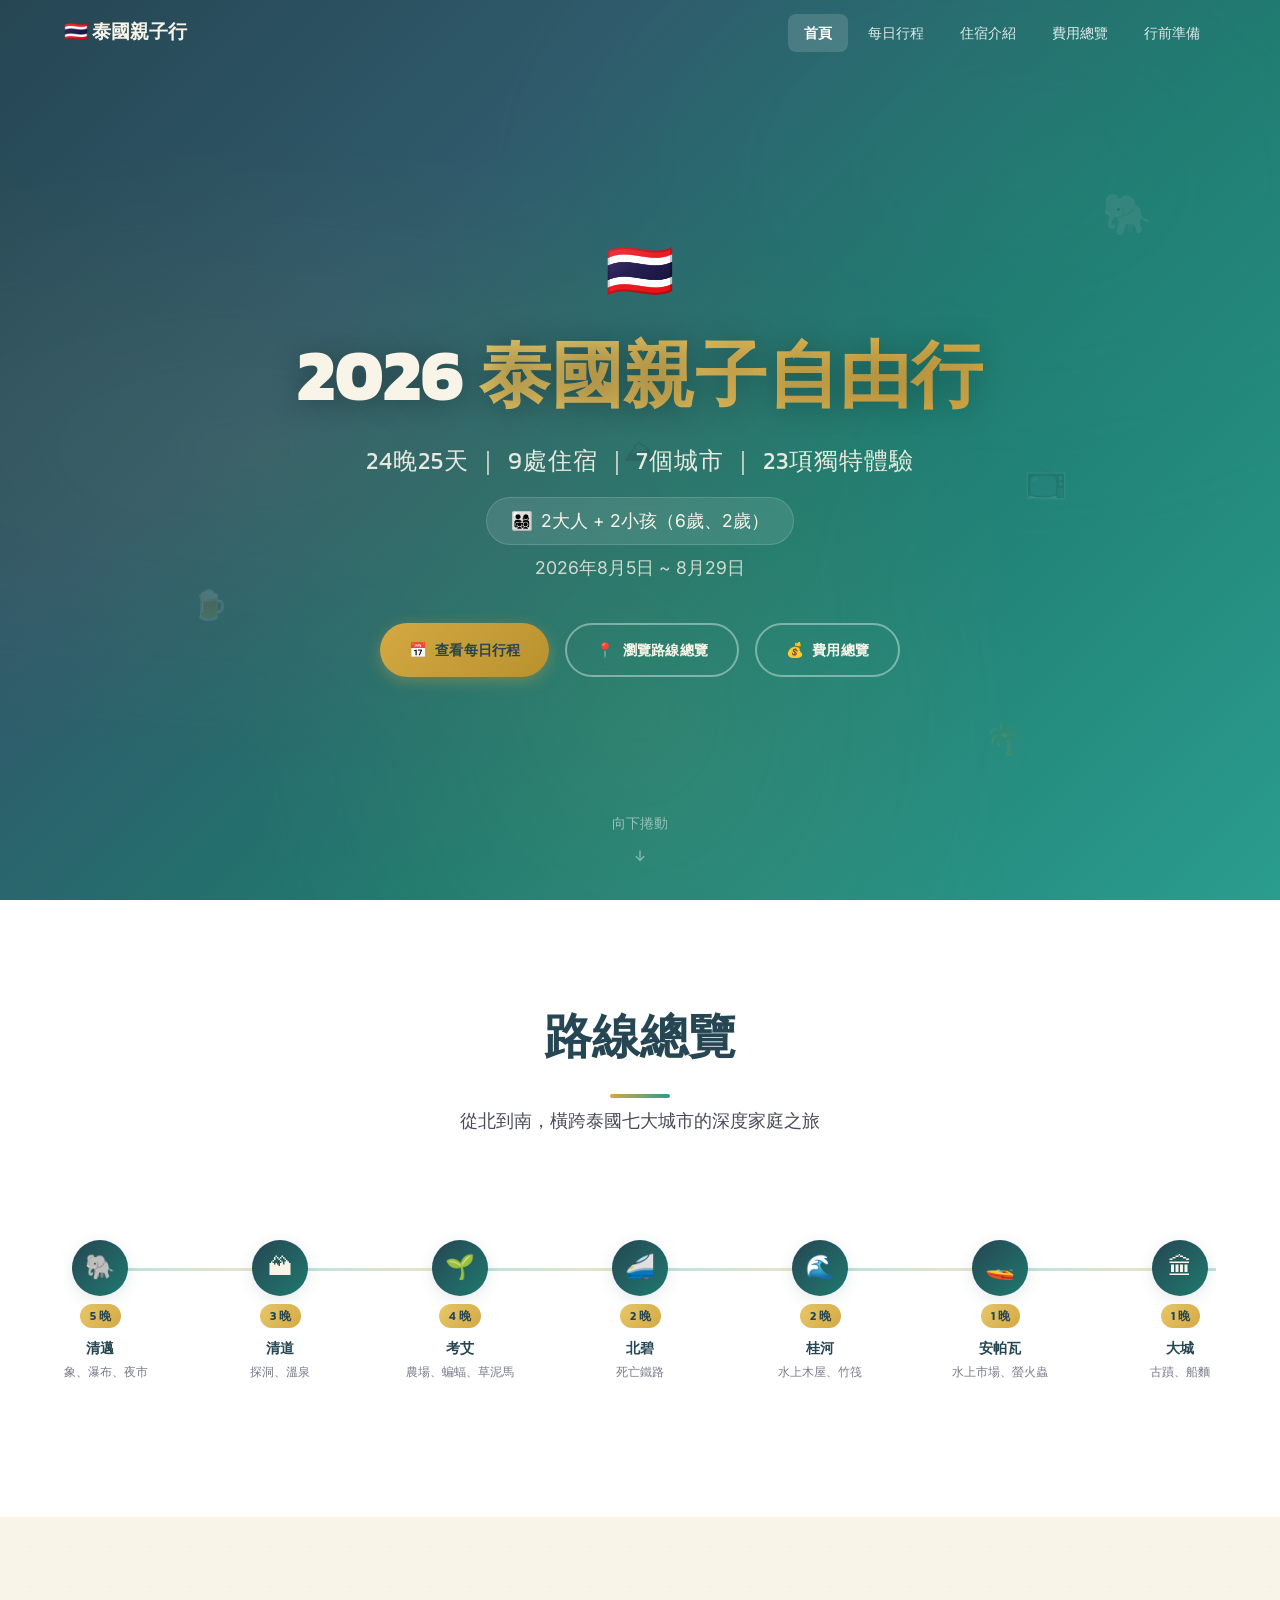
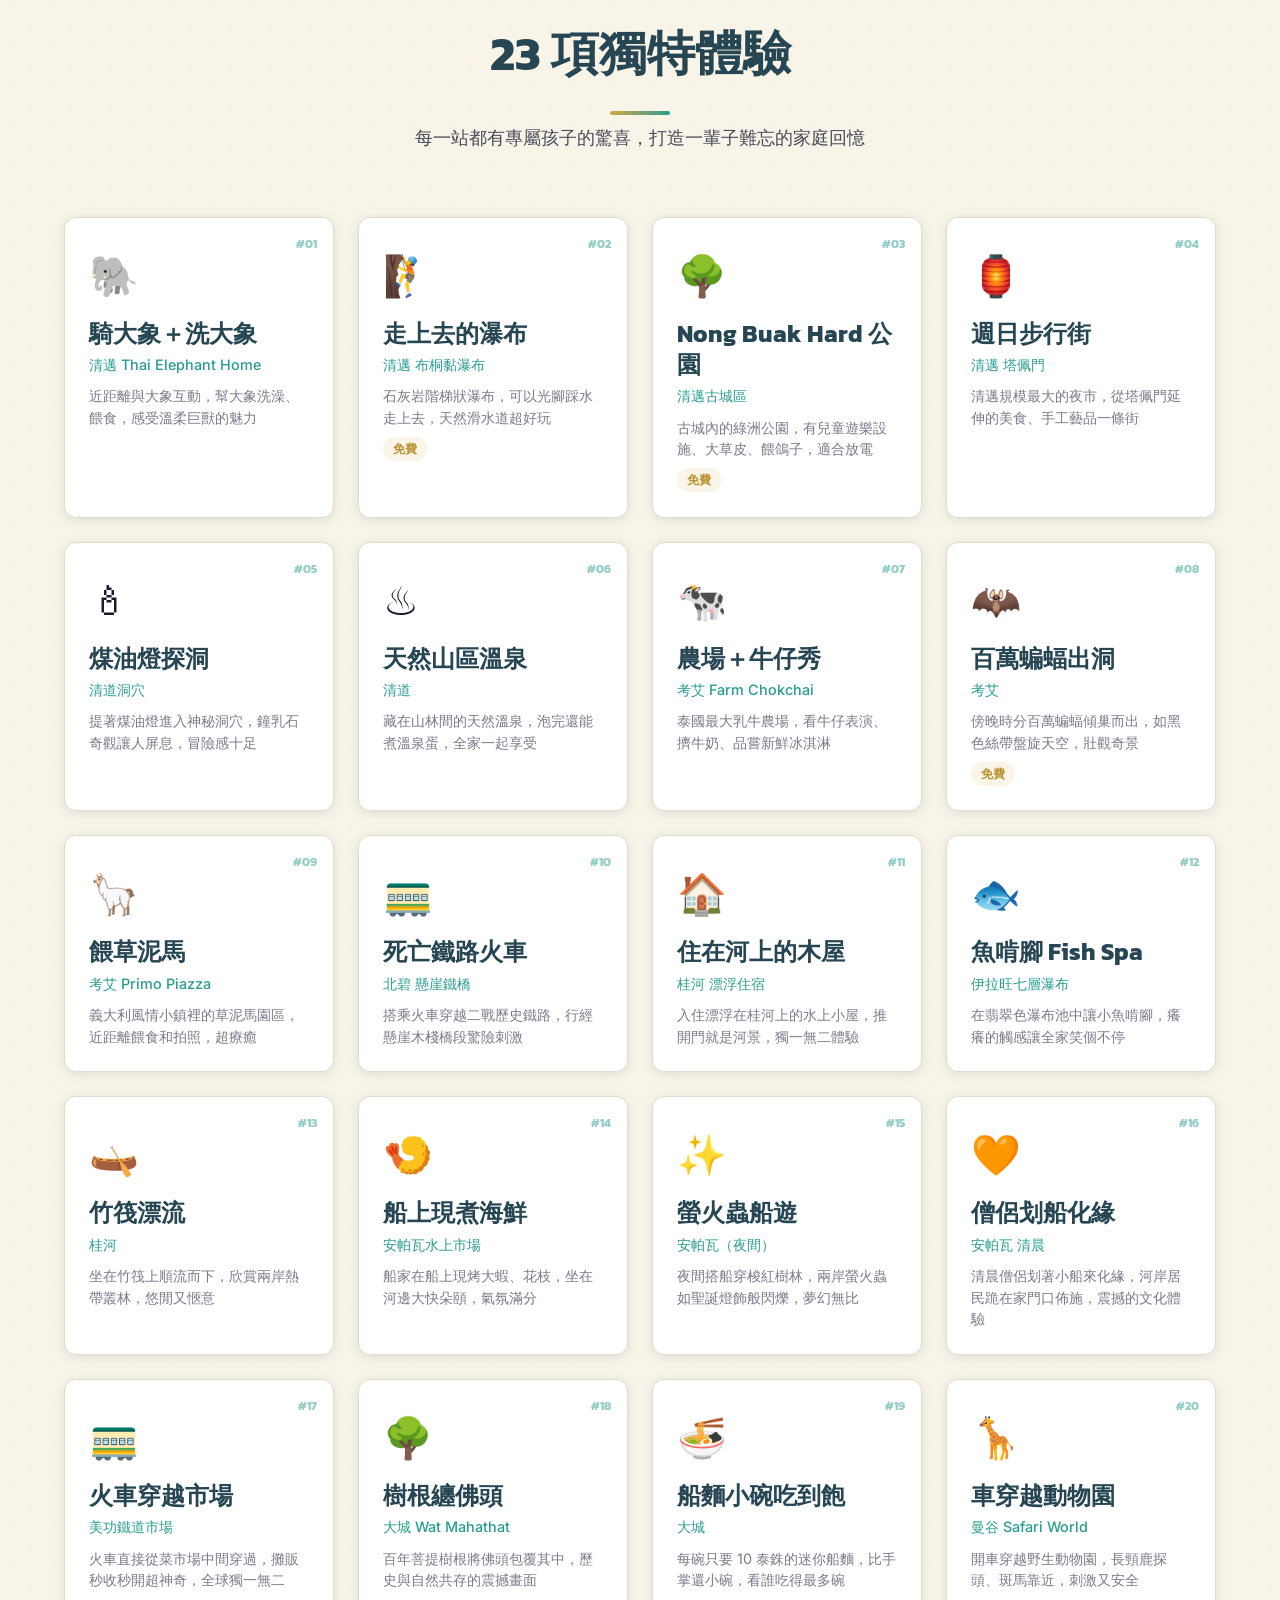
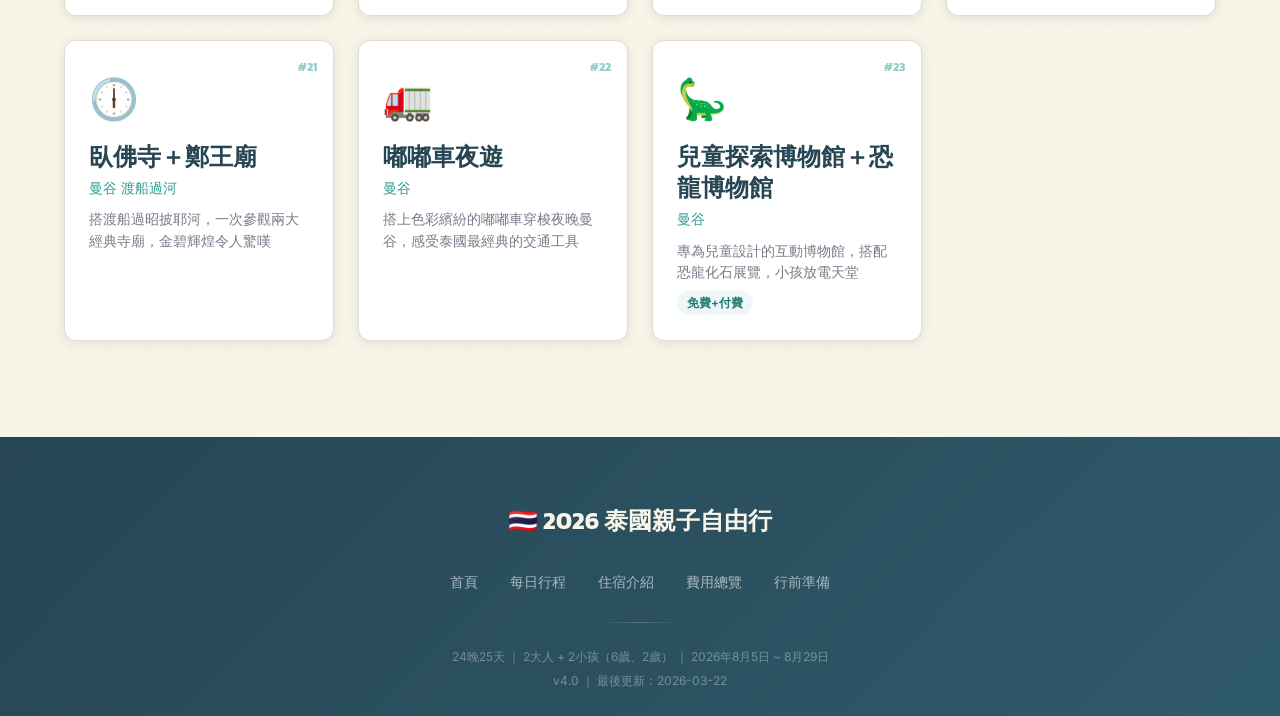
==== index.html @ dc39aaf6 "feat: Thailand family trip website v4.0 5-page static website for 25-day Thailand family trip (Aug 2" ====
<!DOCTYPE html>
<html lang="zh-Hant">
<head>
  <meta charset="UTF-8">
  <meta name="viewport" content="width=device-width, initial-scale=1.0">
  <meta name="description" content="2026 泰國親子自由行 - 24晚25天家庭旅遊規劃，清邁、考艾、北碧、曼谷深度遊">
  <meta name="theme-color" content="#264653">
  <title>2026 泰國親子自由行 | 25天家庭深度旅遊</title>

  <!-- Google Fonts -->
  <link rel="preconnect" href="https://fonts.googleapis.com">
  <link rel="preconnect" href="https://fonts.gstatic.com" crossorigin>
  <link href="https://fonts.googleapis.com/css2?family=Inter:wght@400;500;600;700&family=Kanit:wght@400;500;600;700;800&display=swap" rel="stylesheet">

  <!-- Shared CSS -->
  <link rel="stylesheet" href="css/style.css">
</head>
<body>

  <!-- ========== Navigation ========== -->
  <nav class="navbar" id="navbar" role="navigation" aria-label="main navigation">
    <div class="navbar__inner">
      <a href="index.html" class="navbar__logo" aria-label="homepage">
        <span aria-hidden="true">&#127481;&#127469;</span> 泰國親子行
      </a>

      <button class="navbar__toggle" id="navToggle" aria-label="open navigation menu" aria-expanded="false" aria-controls="navLinks">
        <span></span>
        <span></span>
        <span></span>
      </button>

      <ul class="navbar__links" id="navLinks" role="list">
        <li><a href="index.html" class="navbar__link navbar__link--active" aria-current="page">首頁</a></li>
        <li><a href="itinerary.html" class="navbar__link">每日行程</a></li>
        <li><a href="hotels.html" class="navbar__link">住宿介紹</a></li>
        <li><a href="costs.html" class="navbar__link">費用總覽</a></li>
        <li><a href="checklist.html" class="navbar__link">行前準備</a></li>
      </ul>
    </div>
  </nav>

  <!-- Mobile overlay -->
  <div class="mobile-overlay" id="mobileOverlay" aria-hidden="true"></div>

  <!-- ========== Hero Section ========== -->
  <header class="hero" id="hero">
    <div class="hero__bg-pattern" aria-hidden="true"></div>

    <!-- Floating decorative emoji -->
    <span class="hero__floating" aria-hidden="true">&#128024;</span>
    <span class="hero__floating" aria-hidden="true">&#127866;</span>
    <span class="hero__floating" aria-hidden="true">&#127796;</span>
    <span class="hero__floating" aria-hidden="true">&#128250;</span>
    <span class="hero__floating" aria-hidden="true">&#127774;</span>
    <span class="hero__floating" aria-hidden="true">&#9968;</span>

    <div class="hero__content">
      <div class="hero__flag" aria-hidden="true">&#127481;&#127469;</div>

      <h1 class="hero__title">
        2026 <span class="hero__title-accent">泰國親子自由行</span>
      </h1>

      <p class="hero__stats">24晚25天 &#65372; 9處住宿 &#65372; 7個城市 &#65372; 23項獨特體驗</p>

      <div class="hero__family">
        <span aria-hidden="true">&#128104;&#8205;&#128105;&#8205;&#128103;&#8205;&#128102;</span>
        2大人 + 2小孩（6歲、2歲）
      </div>

      <p class="hero__date">2026年8月5日 ~ 8月29日</p>

      <div class="hero__cta-group">
        <a href="itinerary.html" class="btn btn--primary">
          <span aria-hidden="true">&#128197;</span> 查看每日行程
        </a>
        <a href="#route" class="btn btn--outline">
          <span aria-hidden="true">&#128205;</span> 瀏覽路線總覽
        </a>
        <a href="costs.html" class="btn btn--outline">
          <span aria-hidden="true">&#128176;</span> 費用總覽
        </a>
      </div>
    </div>

    <div class="hero__scroll-hint" aria-hidden="true">
      <span>向下捲動</span>
      <span>&#8595;</span>
    </div>
  </header>

  <!-- ========== Route Overview Section ========== -->
  <section class="route-timeline section" id="route" aria-labelledby="route-title">
    <div class="container">
      <h2 class="section-title reveal" id="route-title">路線總覽</h2>
      <p class="section-subtitle reveal">從北到南，橫跨泰國七大城市的深度家庭之旅</p>

      <div class="route-path stagger-children" role="list" aria-label="travel route">
        <!-- Stop 1 -->
        <div class="route-stop reveal" role="listitem">
          <div class="route-stop__connector" aria-hidden="true"></div>
          <div class="route-stop__icon" aria-hidden="true">&#9992;</div>
          <span class="route-stop__nights">1 晚</span>
          <span class="route-stop__name">曼谷機場</span>
          <span class="route-stop__highlight">抵達休息</span>
        </div>

        <!-- Stop 2 -->
        <div class="route-stop reveal" role="listitem">
          <div class="route-stop__connector" aria-hidden="true"></div>
          <div class="route-stop__icon" aria-hidden="true">&#128024;</div>
          <span class="route-stop__nights">5 晚</span>
          <span class="route-stop__name">清邁</span>
          <span class="route-stop__highlight">大象、瀑布、夜市</span>
        </div>

        <!-- Stop 3 -->
        <div class="route-stop reveal" role="listitem">
          <div class="route-stop__connector" aria-hidden="true"></div>
          <div class="route-stop__icon" aria-hidden="true">&#127956;</div>
          <span class="route-stop__nights">3 晚</span>
          <span class="route-stop__name">清道</span>
          <span class="route-stop__highlight">探洞、溫泉</span>
        </div>

        <!-- Stop 4 -->
        <div class="route-stop reveal" role="listitem">
          <div class="route-stop__connector" aria-hidden="true"></div>
          <div class="route-stop__icon" aria-hidden="true">&#127793;</div>
          <span class="route-stop__nights">4 晚</span>
          <span class="route-stop__name">考艾</span>
          <span class="route-stop__highlight">農場、蝙蝠、草泥馬</span>
        </div>

        <!-- Stop 5 -->
        <div class="route-stop reveal" role="listitem">
          <div class="route-stop__connector" aria-hidden="true"></div>
          <div class="route-stop__icon" aria-hidden="true">&#128644;</div>
          <span class="route-stop__nights">2 晚</span>
          <span class="route-stop__name">北碧</span>
          <span class="route-stop__highlight">死亡鐵路</span>
        </div>

        <!-- Stop 6 -->
        <div class="route-stop reveal" role="listitem">
          <div class="route-stop__connector" aria-hidden="true"></div>
          <div class="route-stop__icon" aria-hidden="true">&#127754;</div>
          <span class="route-stop__nights">2 晚</span>
          <span class="route-stop__name">桂河</span>
          <span class="route-stop__highlight">水上木屋、竹筏</span>
        </div>

        <!-- Stop 7 -->
        <div class="route-stop reveal" role="listitem">
          <div class="route-stop__connector" aria-hidden="true"></div>
          <div class="route-stop__icon" aria-hidden="true">&#128676;</div>
          <span class="route-stop__nights">1 晚</span>
          <span class="route-stop__name">安帕瓦</span>
          <span class="route-stop__highlight">水上市場、螢火蟲</span>
        </div>

        <!-- Stop 8 -->
        <div class="route-stop reveal" role="listitem">
          <div class="route-stop__connector" aria-hidden="true"></div>
          <div class="route-stop__icon" aria-hidden="true">&#127963;</div>
          <span class="route-stop__nights">1 晚</span>
          <span class="route-stop__name">大城</span>
          <span class="route-stop__highlight">古蹟、船麵</span>
        </div>

        <!-- Stop 9 -->
        <div class="route-stop reveal" role="listitem">
          <div class="route-stop__icon" aria-hidden="true">&#127751;</div>
          <span class="route-stop__nights">5 晚</span>
          <span class="route-stop__name">曼谷</span>
          <span class="route-stop__highlight">寺廟、動物園、嘟嘟車</span>
        </div>
      </div>

      <p class="route-scroll-hint" aria-hidden="true">&#8592; 左右滑動查看完整路線 &#8594;</p>
    </div>
  </section>

  <!-- ========== Unique Experiences Section ========== -->
  <section class="experiences section pattern-bg" id="experiences" aria-labelledby="exp-title">
    <div class="container">
      <h2 class="section-title reveal" id="exp-title">23 項獨特體驗</h2>
      <p class="section-subtitle reveal">每一站都有專屬孩子的驚喜，打造一輩子難忘的家庭回憶</p>

      <div class="experiences-grid stagger-children">

        <!-- Experience 1 -->
        <article class="exp-card reveal" aria-label="experience 1">
          <span class="exp-card__number">#01</span>
          <span class="exp-card__emoji" aria-hidden="true">&#128024;</span>
          <h3 class="exp-card__title">騎大象＋洗大象</h3>
          <p class="exp-card__location">清邁 Thai Elephant Home</p>
          <p class="exp-card__desc">近距離與大象互動，幫大象洗澡、餵食，感受溫柔巨獸的魅力</p>
        </article>

        <!-- Experience 2 -->
        <article class="exp-card reveal" aria-label="experience 2">
          <span class="exp-card__number">#02</span>
          <span class="exp-card__emoji" aria-hidden="true">&#129495;</span>
          <h3 class="exp-card__title">走上去的瀑布</h3>
          <p class="exp-card__location">清邁 布桐黏瀑布</p>
          <p class="exp-card__desc">石灰岩階梯狀瀑布，可以光腳踩水走上去，天然滑水道超好玩</p>
          <span class="exp-card__tag exp-card__tag--free">免費</span>
        </article>

        <!-- Experience 3 -->
        <article class="exp-card reveal" aria-label="experience 3">
          <span class="exp-card__number">#03</span>
          <span class="exp-card__emoji" aria-hidden="true">&#127795;</span>
          <h3 class="exp-card__title">Nong Buak Hard 公園</h3>
          <p class="exp-card__location">清邁古城區</p>
          <p class="exp-card__desc">古城內的綠洲公園，有兒童遊樂設施、大草皮、餵鴿子，適合放電</p>
          <span class="exp-card__tag exp-card__tag--free">免費</span>
        </article>

        <!-- Experience 4 -->
        <article class="exp-card reveal" aria-label="experience 4">
          <span class="exp-card__number">#04</span>
          <span class="exp-card__emoji" aria-hidden="true">&#127982;</span>
          <h3 class="exp-card__title">週日步行街</h3>
          <p class="exp-card__location">清邁 塔佩門</p>
          <p class="exp-card__desc">清邁規模最大的夜市，從塔佩門延伸的美食、手工藝品一條街</p>
        </article>

        <!-- Experience 5 -->
        <article class="exp-card reveal" aria-label="experience 5">
          <span class="exp-card__number">#05</span>
          <span class="exp-card__emoji" aria-hidden="true">&#128367;</span>
          <h3 class="exp-card__title">煤油燈探洞</h3>
          <p class="exp-card__location">清道洞穴</p>
          <p class="exp-card__desc">提著煤油燈進入神秘洞穴，鐘乳石奇觀讓人屏息，冒險感十足</p>
        </article>

        <!-- Experience 6 -->
        <article class="exp-card reveal" aria-label="experience 6">
          <span class="exp-card__number">#06</span>
          <span class="exp-card__emoji" aria-hidden="true">&#9832;</span>
          <h3 class="exp-card__title">天然山區溫泉</h3>
          <p class="exp-card__location">清道</p>
          <p class="exp-card__desc">藏在山林間的天然溫泉，泡完還能煮溫泉蛋，全家一起享受</p>
        </article>

        <!-- Experience 7 -->
        <article class="exp-card reveal" aria-label="experience 7">
          <span class="exp-card__number">#07</span>
          <span class="exp-card__emoji" aria-hidden="true">&#128004;</span>
          <h3 class="exp-card__title">農場＋牛仔秀</h3>
          <p class="exp-card__location">考艾 Farm Chokchai</p>
          <p class="exp-card__desc">泰國最大乳牛農場，看牛仔表演、擠牛奶、品嘗新鮮冰淇淋</p>
        </article>

        <!-- Experience 8 -->
        <article class="exp-card reveal" aria-label="experience 8">
          <span class="exp-card__number">#08</span>
          <span class="exp-card__emoji" aria-hidden="true">&#129415;</span>
          <h3 class="exp-card__title">百萬蝙蝠出洞</h3>
          <p class="exp-card__location">考艾</p>
          <p class="exp-card__desc">傍晚時分百萬蝙蝠傾巢而出，如黑色絲帶盤旋天空，壯觀奇景</p>
          <span class="exp-card__tag exp-card__tag--free">免費</span>
        </article>

        <!-- Experience 9 -->
        <article class="exp-card reveal" aria-label="experience 9">
          <span class="exp-card__number">#09</span>
          <span class="exp-card__emoji" aria-hidden="true">&#129433;</span>
          <h3 class="exp-card__title">餵草泥馬</h3>
          <p class="exp-card__location">考艾 Primo Piazza</p>
          <p class="exp-card__desc">義大利風情小鎮裡的草泥馬園區，近距離餵食和拍照，超療癒</p>
        </article>

        <!-- Experience 10 -->
        <article class="exp-card reveal" aria-label="experience 10">
          <span class="exp-card__number">#10</span>
          <span class="exp-card__emoji" aria-hidden="true">&#128643;</span>
          <h3 class="exp-card__title">死亡鐵路火車</h3>
          <p class="exp-card__location">北碧 懸崖鐵橋</p>
          <p class="exp-card__desc">搭乘火車穿越二戰歷史鐵路，行經懸崖木棧橋段驚險刺激</p>
        </article>

        <!-- Experience 11 -->
        <article class="exp-card reveal" aria-label="experience 11">
          <span class="exp-card__number">#11</span>
          <span class="exp-card__emoji" aria-hidden="true">&#127968;</span>
          <h3 class="exp-card__title">住在河上的木屋</h3>
          <p class="exp-card__location">桂河 漂浮住宿</p>
          <p class="exp-card__desc">入住漂浮在桂河上的水上小屋，推開門就是河景，獨一無二體驗</p>
        </article>

        <!-- Experience 12 -->
        <article class="exp-card reveal" aria-label="experience 12">
          <span class="exp-card__number">#12</span>
          <span class="exp-card__emoji" aria-hidden="true">&#128031;</span>
          <h3 class="exp-card__title">魚啃腳 Fish Spa</h3>
          <p class="exp-card__location">伊拉旺七層瀑布</p>
          <p class="exp-card__desc">在翡翠色瀑布池中讓小魚啃腳，癢癢的觸感讓全家笑個不停</p>
        </article>

        <!-- Experience 13 -->
        <article class="exp-card reveal" aria-label="experience 13">
          <span class="exp-card__number">#13</span>
          <span class="exp-card__emoji" aria-hidden="true">&#128758;</span>
          <h3 class="exp-card__title">竹筏漂流</h3>
          <p class="exp-card__location">桂河</p>
          <p class="exp-card__desc">坐在竹筏上順流而下，欣賞兩岸熱帶叢林，悠閒又愜意</p>
        </article>

        <!-- Experience 14 -->
        <article class="exp-card reveal" aria-label="experience 14">
          <span class="exp-card__number">#14</span>
          <span class="exp-card__emoji" aria-hidden="true">&#127844;</span>
          <h3 class="exp-card__title">船上現煮海鮮</h3>
          <p class="exp-card__location">安帕瓦水上市場</p>
          <p class="exp-card__desc">船家在船上現烤大蝦、花枝，坐在河邊大快朵頤，氣氛滿分</p>
        </article>

        <!-- Experience 15 -->
        <article class="exp-card reveal" aria-label="experience 15">
          <span class="exp-card__number">#15</span>
          <span class="exp-card__emoji" aria-hidden="true">&#10024;</span>
          <h3 class="exp-card__title">螢火蟲船遊</h3>
          <p class="exp-card__location">安帕瓦（夜間）</p>
          <p class="exp-card__desc">夜間搭船穿梭紅樹林，兩岸螢火蟲如聖誕燈飾般閃爍，夢幻無比</p>
        </article>

        <!-- Experience 16 -->
        <article class="exp-card reveal" aria-label="experience 16">
          <span class="exp-card__number">#16</span>
          <span class="exp-card__emoji" aria-hidden="true">&#129505;</span>
          <h3 class="exp-card__title">僧侶划船化緣</h3>
          <p class="exp-card__location">安帕瓦 清晨</p>
          <p class="exp-card__desc">清晨僧侶划著小船來化緣，河岸居民跪在家門口佈施，震撼的文化體驗</p>
        </article>

        <!-- Experience 17 -->
        <article class="exp-card reveal" aria-label="experience 17">
          <span class="exp-card__number">#17</span>
          <span class="exp-card__emoji" aria-hidden="true">&#128643;</span>
          <h3 class="exp-card__title">火車穿越市場</h3>
          <p class="exp-card__location">美功鐵道市場</p>
          <p class="exp-card__desc">火車直接從菜市場中間穿過，攤販秒收秒開超神奇，全球獨一無二</p>
        </article>

        <!-- Experience 18 -->
        <article class="exp-card reveal" aria-label="experience 18">
          <span class="exp-card__number">#18</span>
          <span class="exp-card__emoji" aria-hidden="true">&#127795;</span>
          <h3 class="exp-card__title">樹根纏佛頭</h3>
          <p class="exp-card__location">大城 Wat Mahathat</p>
          <p class="exp-card__desc">百年菩提樹根將佛頭包覆其中，歷史與自然共存的震撼畫面</p>
        </article>

        <!-- Experience 19 -->
        <article class="exp-card reveal" aria-label="experience 19">
          <span class="exp-card__number">#19</span>
          <span class="exp-card__emoji" aria-hidden="true">&#127836;</span>
          <h3 class="exp-card__title">船麵小碗吃到飽</h3>
          <p class="exp-card__location">大城</p>
          <p class="exp-card__desc">每碗只要 10 泰銖的迷你船麵，比手掌還小碗，看誰吃得最多碗</p>
        </article>

        <!-- Experience 20 -->
        <article class="exp-card reveal" aria-label="experience 20">
          <span class="exp-card__number">#20</span>
          <span class="exp-card__emoji" aria-hidden="true">&#129426;</span>
          <h3 class="exp-card__title">車穿越動物園</h3>
          <p class="exp-card__location">曼谷 Safari World</p>
          <p class="exp-card__desc">開車穿越野生動物園，長頸鹿探頭、斑馬靠近，刺激又安全</p>
        </article>

        <!-- Experience 21 -->
        <article class="exp-card reveal" aria-label="experience 21">
          <span class="exp-card__number">#21</span>
          <span class="exp-card__emoji" aria-hidden="true">&#128341;</span>
          <h3 class="exp-card__title">臥佛寺＋鄭王廟</h3>
          <p class="exp-card__location">曼谷 渡船過河</p>
          <p class="exp-card__desc">搭渡船過昭披耶河，一次參觀兩大經典寺廟，金碧輝煌令人驚嘆</p>
        </article>

        <!-- Experience 22 -->
        <article class="exp-card reveal" aria-label="experience 22">
          <span class="exp-card__number">#22</span>
          <span class="exp-card__emoji" aria-hidden="true">&#128667;</span>
          <h3 class="exp-card__title">嘟嘟車夜遊</h3>
          <p class="exp-card__location">曼谷</p>
          <p class="exp-card__desc">搭上色彩繽紛的嘟嘟車穿梭夜晚曼谷，感受泰國最經典的交通工具</p>
        </article>

        <!-- Experience 23 -->
        <article class="exp-card reveal" aria-label="experience 23">
          <span class="exp-card__number">#23</span>
          <span class="exp-card__emoji" aria-hidden="true">&#129429;</span>
          <h3 class="exp-card__title">兒童探索博物館＋恐龍博物館</h3>
          <p class="exp-card__location">曼谷</p>
          <p class="exp-card__desc">專為兒童設計的互動博物館，搭配恐龍化石展覽，小孩放電天堂</p>
          <span class="exp-card__tag">免費+付費</span>
        </article>

      </div>
    </div>
  </section>

  <!-- ========== Footer ========== -->
  <footer class="footer" role="contentinfo">
    <div class="container">
      <div class="footer__inner">
        <div class="footer__brand">
          <span aria-hidden="true">&#127481;&#127469;</span> 2026 泰國親子自由行
        </div>

        <nav class="footer__links" aria-label="footer navigation">
          <a href="index.html" class="footer__link">首頁</a>
          <a href="itinerary.html" class="footer__link">每日行程</a>
          <a href="hotels.html" class="footer__link">住宿介紹</a>
          <a href="costs.html" class="footer__link">費用總覽</a>
          <a href="checklist.html" class="footer__link">行前準備</a>
        </nav>

        <div class="footer__divider" aria-hidden="true"></div>

        <div class="footer__meta">
          <span>24晚25天 &#65372; 2大人 + 2小孩（6歲、2歲） &#65372; 2026年8月5日 ~ 8月29日</span>
          <span>v4.0 &#65372; 最後更新：2026-03-22</span>
        </div>
      </div>
    </div>
  </footer>

  <!-- Back to Top Button -->
  <button class="back-to-top" id="backToTop" aria-label="回到頂部">
    <span aria-hidden="true">&#8593;</span>
  </button>

  <!-- ========== JavaScript ========== -->
  <script>
    (function () {
      'use strict';

      // --- Navbar scroll effect ---
      var navbar = document.getElementById('navbar');
      var backToTop = document.getElementById('backToTop');
      var scrollThreshold = 80;

      function handleScroll() {
        var scrollY = window.scrollY || window.pageYOffset;

        if (scrollY > scrollThreshold) {
          navbar.classList.add('navbar--scrolled');
        } else {
          navbar.classList.remove('navbar--scrolled');
        }

        if (scrollY > 600) {
          backToTop.classList.add('back-to-top--visible');
        } else {
          backToTop.classList.remove('back-to-top--visible');
        }
      }

      window.addEventListener('scroll', handleScroll, { passive: true });
      handleScroll();

      // --- Back to top ---
      backToTop.addEventListener('click', function () {
        window.scrollTo({ top: 0, behavior: 'smooth' });
      });

      // --- Mobile navigation ---
      var navToggle = document.getElementById('navToggle');
      var navLinks = document.getElementById('navLinks');
      var mobileOverlay = document.getElementById('mobileOverlay');

      function openNav() {
        navToggle.classList.add('navbar__toggle--open');
        navLinks.classList.add('navbar__links--open');
        mobileOverlay.classList.add('mobile-overlay--visible');
        navToggle.setAttribute('aria-expanded', 'true');
        navToggle.setAttribute('aria-label', 'close navigation menu');
        document.body.style.overflow = 'hidden';
      }

      function closeNav() {
        navToggle.classList.remove('navbar__toggle--open');
        navLinks.classList.remove('navbar__links--open');
        mobileOverlay.classList.remove('mobile-overlay--visible');
        navToggle.setAttribute('aria-expanded', 'false');
        navToggle.setAttribute('aria-label', 'open navigation menu');
        document.body.style.overflow = '';
      }

      navToggle.addEventListener('click', function () {
        var isOpen = navLinks.classList.contains('navbar__links--open');
        if (isOpen) {
          closeNav();
        } else {
          openNav();
        }
      });

      mobileOverlay.addEventListener('click', closeNav);

      // Close nav on link click (mobile)
      var allNavLinks = navLinks.querySelectorAll('.navbar__link');
      allNavLinks.forEach(function (link) {
        link.addEventListener('click', function () {
          if (window.innerWidth <= 768) {
            closeNav();
          }
        });
      });

      // Close nav on Escape key
      document.addEventListener('keydown', function (e) {
        if (e.key === 'Escape' && navLinks.classList.contains('navbar__links--open')) {
          closeNav();
          navToggle.focus();
        }
      });

      // --- Scroll Reveal (Intersection Observer) ---
      var revealElements = document.querySelectorAll('.reveal');

      if ('IntersectionObserver' in window) {
        var observer = new IntersectionObserver(function (entries) {
          entries.forEach(function (entry) {
            if (entry.isIntersecting) {
              entry.target.classList.add('reveal--visible');
              observer.unobserve(entry.target);
            }
          });
        }, {
          threshold: 0.12,
          rootMargin: '0px 0px -40px 0px'
        });

        revealElements.forEach(function (el) {
          observer.observe(el);
        });
      } else {
        // Fallback: show all immediately
        revealElements.forEach(function (el) {
          el.classList.add('reveal--visible');
        });
      }

      // --- Keyboard accessibility for route stops ---
      var routeStops = document.querySelectorAll('.route-stop');
      routeStops.forEach(function (stop) {
        stop.setAttribute('tabindex', '0');
      });

    })();
  </script>

</body>
</html>
---- css/style.css ----
/* ============================================
   Thailand Family Trip Website - Shared Styles
   Pure CSS, no frameworks
   ============================================ */

/* --- CSS Custom Properties --- */
:root {
  /* Thai-inspired palette */
  --gold: #D4A843;
  --gold-light: #E8C96A;
  --gold-dark: #B8922E;
  --teal: #2A9D8F;
  --teal-light: #3DBDAD;
  --teal-dark: #1F7A6F;
  --deep-purple: #264653;
  --deep-purple-light: #2F5A6B;
  --warm-white: #F8F4E8;
  --warm-white-dark: #EDE8D8;

  /* Neutral palette */
  --text-primary: #1A1A2E;
  --text-secondary: #4A4A5A;
  --text-muted: #7A7A8A;
  --border-color: #E0DCD0;
  --shadow-color: rgba(38, 70, 83, 0.12);
  --shadow-strong: rgba(38, 70, 83, 0.22);

  /* Typography scale */
  --font-display: 'Kanit', sans-serif;
  --font-body: 'Inter', sans-serif;
  --fs-hero: clamp(2.4rem, 6vw, 4.5rem);
  --fs-h1: clamp(1.8rem, 4vw, 3rem);
  --fs-h2: clamp(1.4rem, 3vw, 2.2rem);
  --fs-h3: clamp(1.1rem, 2vw, 1.5rem);
  --fs-body: clamp(0.95rem, 1.5vw, 1.1rem);
  --fs-small: clamp(0.8rem, 1.2vw, 0.9rem);
  --fs-tiny: 0.75rem;

  /* Spacing scale */
  --space-xs: 0.25rem;
  --space-sm: 0.5rem;
  --space-md: 1rem;
  --space-lg: 1.5rem;
  --space-xl: 2.5rem;
  --space-2xl: 4rem;
  --space-3xl: 6rem;

  /* Layout */
  --max-width: 1200px;
  --nav-height: 64px;
  --border-radius: 12px;
  --border-radius-sm: 8px;
  --border-radius-lg: 20px;

  /* Transitions */
  --transition-fast: 0.2s ease;
  --transition-base: 0.3s ease;
  --transition-slow: 0.5s ease;
  --transition-spring: 0.4s cubic-bezier(0.34, 1.56, 0.64, 1);
}

/* --- Reset & Base --- */
*,
*::before,
*::after {
  margin: 0;
  padding: 0;
  box-sizing: border-box;
}

html {
  scroll-behavior: smooth;
  scroll-padding-top: var(--nav-height);
  -webkit-text-size-adjust: 100%;
}

body {
  font-family: var(--font-body);
  font-size: var(--fs-body);
  line-height: 1.7;
  color: var(--text-primary);
  background-color: var(--warm-white);
  -webkit-font-smoothing: antialiased;
  -moz-osx-font-smoothing: grayscale;
  overflow-x: hidden;
}

img {
  max-width: 100%;
  height: auto;
  display: block;
}

a {
  color: inherit;
  text-decoration: none;
  transition: color var(--transition-fast);
}

ul, ol {
  list-style: none;
}

button {
  cursor: pointer;
  border: none;
  background: none;
  font-family: inherit;
  font-size: inherit;
}

/* --- Utility Classes --- */
.container {
  width: 100%;
  max-width: var(--max-width);
  margin: 0 auto;
  padding: 0 var(--space-lg);
}

.sr-only {
  position: absolute;
  width: 1px;
  height: 1px;
  padding: 0;
  margin: -1px;
  overflow: hidden;
  clip: rect(0, 0, 0, 0);
  white-space: nowrap;
  border: 0;
}

.section-title {
  font-family: var(--font-display);
  font-size: var(--fs-h1);
  font-weight: 700;
  text-align: center;
  margin-bottom: var(--space-sm);
  color: var(--deep-purple);
  position: relative;
}

.section-title::after {
  content: '';
  display: block;
  width: 60px;
  height: 4px;
  background: linear-gradient(90deg, var(--gold), var(--teal));
  border-radius: 2px;
  margin: var(--space-md) auto 0;
}

.section-subtitle {
  text-align: center;
  color: var(--text-secondary);
  font-size: var(--fs-body);
  max-width: 600px;
  margin: 0 auto var(--space-2xl);
}

.section {
  padding: var(--space-3xl) 0;
}

.section--alt {
  background-color: #fff;
}

/* --- Subtle Background Pattern --- */
.pattern-bg {
  position: relative;
}

.pattern-bg::before {
  content: '';
  position: absolute;
  inset: 0;
  opacity: 0.03;
  background-image:
    radial-gradient(circle at 25% 25%, var(--gold) 1px, transparent 1px),
    radial-gradient(circle at 75% 75%, var(--teal) 1px, transparent 1px);
  background-size: 40px 40px;
  pointer-events: none;
  z-index: 0;
}

.pattern-bg > * {
  position: relative;
  z-index: 1;
}

/* ============================================
   Navigation
   ============================================ */
.navbar {
  position: fixed;
  top: 0;
  left: 0;
  right: 0;
  height: var(--nav-height);
  z-index: 1000;
  transition: background-color var(--transition-base), box-shadow var(--transition-base);
}

.navbar--scrolled {
  background-color: rgba(248, 244, 232, 0.95);
  backdrop-filter: blur(12px);
  -webkit-backdrop-filter: blur(12px);
  box-shadow: 0 2px 20px var(--shadow-color);
}

.navbar__inner {
  display: flex;
  align-items: center;
  justify-content: space-between;
  height: 100%;
  max-width: var(--max-width);
  margin: 0 auto;
  padding: 0 var(--space-lg);
}

.navbar__logo {
  font-family: var(--font-display);
  font-size: 1.2rem;
  font-weight: 700;
  color: var(--warm-white);
  transition: color var(--transition-base);
  white-space: nowrap;
}

.navbar--scrolled .navbar__logo {
  color: var(--deep-purple);
}

.navbar__links {
  display: flex;
  gap: var(--space-xs);
}

.navbar__link {
  font-family: var(--font-display);
  font-size: var(--fs-small);
  font-weight: 500;
  padding: var(--space-sm) var(--space-md);
  border-radius: var(--border-radius-sm);
  color: rgba(255, 255, 255, 0.85);
  transition: all var(--transition-fast);
  position: relative;
  white-space: nowrap;
}

.navbar--scrolled .navbar__link {
  color: var(--text-secondary);
}

.navbar__link:hover,
.navbar__link--active {
  color: #fff;
  background-color: rgba(255, 255, 255, 0.15);
}

.navbar--scrolled .navbar__link:hover,
.navbar--scrolled .navbar__link--active {
  color: var(--teal);
  background-color: rgba(42, 157, 143, 0.08);
}

.navbar__link--active {
  font-weight: 600;
}

/* Mobile hamburger */
.navbar__toggle {
  display: none;
  flex-direction: column;
  gap: 5px;
  padding: var(--space-sm);
  z-index: 1001;
}

.navbar__toggle span {
  display: block;
  width: 24px;
  height: 2px;
  background-color: var(--warm-white);
  border-radius: 2px;
  transition: all var(--transition-base);
}

.navbar--scrolled .navbar__toggle span {
  background-color: var(--deep-purple);
}

.navbar__toggle--open span:nth-child(1) {
  transform: translateY(7px) rotate(45deg);
}

.navbar__toggle--open span:nth-child(2) {
  opacity: 0;
}

.navbar__toggle--open span:nth-child(3) {
  transform: translateY(-7px) rotate(-45deg);
}

/* ============================================
   Hero Section
   ============================================ */
.hero {
  position: relative;
  min-height: 100vh;
  min-height: 100dvh;
  display: flex;
  align-items: center;
  justify-content: center;
  overflow: hidden;
  background:
    linear-gradient(
      135deg,
      var(--deep-purple) 0%,
      var(--deep-purple-light) 30%,
      var(--teal-dark) 60%,
      var(--teal) 100%
    );
}

.hero__bg-pattern {
  position: absolute;
  inset: 0;
  opacity: 0.08;
  background-image:
    radial-gradient(ellipse at 20% 50%, var(--gold) 0%, transparent 50%),
    radial-gradient(ellipse at 80% 20%, var(--teal-light) 0%, transparent 40%),
    radial-gradient(ellipse at 50% 80%, var(--gold-light) 0%, transparent 45%);
  pointer-events: none;
}

.hero__floating {
  position: absolute;
  font-size: 2rem;
  opacity: 0.12;
  animation: float 20s ease-in-out infinite;
  pointer-events: none;
}

.hero__floating:nth-child(1) { top: 10%; left: 5%; animation-delay: 0s; }
.hero__floating:nth-child(2) { top: 20%; right: 10%; animation-delay: -4s; font-size: 2.5rem; }
.hero__floating:nth-child(3) { bottom: 30%; left: 15%; animation-delay: -8s; font-size: 1.8rem; }
.hero__floating:nth-child(4) { bottom: 15%; right: 20%; animation-delay: -12s; }
.hero__floating:nth-child(5) { top: 50%; left: 80%; animation-delay: -16s; font-size: 2.2rem; }
.hero__floating:nth-child(6) { top: 70%; left: 40%; animation-delay: -6s; font-size: 1.5rem; }

@keyframes float {
  0%, 100% { transform: translateY(0) rotate(0deg); }
  25% { transform: translateY(-20px) rotate(5deg); }
  50% { transform: translateY(-10px) rotate(-3deg); }
  75% { transform: translateY(-25px) rotate(2deg); }
}

.hero__content {
  text-align: center;
  color: var(--warm-white);
  padding: var(--space-xl);
  max-width: 800px;
  position: relative;
  z-index: 2;
}

.hero__flag {
  font-size: 3.5rem;
  margin-bottom: var(--space-md);
  animation: gentle-bounce 3s ease-in-out infinite;
}

@keyframes gentle-bounce {
  0%, 100% { transform: translateY(0); }
  50% { transform: translateY(-8px); }
}

.hero__title {
  font-family: var(--font-display);
  font-size: var(--fs-hero);
  font-weight: 800;
  line-height: 1.15;
  margin-bottom: var(--space-lg);
  text-shadow: 0 2px 30px rgba(0, 0, 0, 0.3);
}

.hero__title-accent {
  background: linear-gradient(135deg, var(--gold-light), var(--gold));
  -webkit-background-clip: text;
  -webkit-text-fill-color: transparent;
  background-clip: text;
}

.hero__stats {
  font-family: var(--font-display);
  font-size: var(--fs-h3);
  font-weight: 400;
  letter-spacing: 0.04em;
  margin-bottom: var(--space-md);
  opacity: 0.92;
}

.hero__family {
  display: inline-flex;
  align-items: center;
  gap: var(--space-sm);
  background: rgba(255, 255, 255, 0.1);
  backdrop-filter: blur(8px);
  -webkit-backdrop-filter: blur(8px);
  padding: var(--space-sm) var(--space-lg);
  border-radius: 50px;
  font-size: var(--fs-body);
  margin-bottom: var(--space-sm);
  border: 1px solid rgba(255, 255, 255, 0.15);
}

.hero__date {
  font-size: var(--fs-body);
  opacity: 0.8;
  margin-bottom: var(--space-xl);
}

.hero__cta-group {
  display: flex;
  gap: var(--space-md);
  justify-content: center;
  flex-wrap: wrap;
}

.btn {
  display: inline-flex;
  align-items: center;
  gap: var(--space-sm);
  padding: 0.8rem 1.8rem;
  border-radius: 50px;
  font-family: var(--font-display);
  font-size: var(--fs-small);
  font-weight: 600;
  letter-spacing: 0.02em;
  transition: all var(--transition-spring);
  white-space: nowrap;
}

.btn--primary {
  background: linear-gradient(135deg, var(--gold), var(--gold-dark));
  color: var(--deep-purple);
  box-shadow: 0 4px 15px rgba(212, 168, 67, 0.35);
}

.btn--primary:hover {
  transform: translateY(-2px);
  box-shadow: 0 6px 25px rgba(212, 168, 67, 0.5);
}

.btn--outline {
  border: 2px solid rgba(255, 255, 255, 0.4);
  color: var(--warm-white);
  backdrop-filter: blur(4px);
  -webkit-backdrop-filter: blur(4px);
}

.btn--outline:hover {
  background: rgba(255, 255, 255, 0.12);
  border-color: rgba(255, 255, 255, 0.7);
  transform: translateY(-2px);
}

.hero__scroll-hint {
  position: absolute;
  bottom: 2rem;
  left: 50%;
  transform: translateX(-50%);
  color: rgba(255, 255, 255, 0.5);
  font-size: var(--fs-small);
  display: flex;
  flex-direction: column;
  align-items: center;
  gap: var(--space-sm);
  animation: scroll-hint 2s ease-in-out infinite;
}

@keyframes scroll-hint {
  0%, 100% { transform: translateX(-50%) translateY(0); opacity: 0.5; }
  50% { transform: translateX(-50%) translateY(8px); opacity: 1; }
}

/* ============================================
   Route / Timeline Section
   ============================================ */
.route-timeline {
  padding: var(--space-3xl) 0;
  background: #fff;
  overflow: hidden;
}

.route-path {
  display: flex;
  align-items: stretch;
  gap: 0;
  overflow-x: auto;
  padding: var(--space-xl) var(--space-md);
  scroll-snap-type: x mandatory;
  -webkit-overflow-scrolling: touch;
  scrollbar-width: thin;
  scrollbar-color: var(--gold) var(--warm-white-dark);
}

.route-path::-webkit-scrollbar {
  height: 6px;
}

.route-path::-webkit-scrollbar-track {
  background: var(--warm-white-dark);
  border-radius: 3px;
}

.route-path::-webkit-scrollbar-thumb {
  background: var(--gold);
  border-radius: 3px;
}

.route-stop {
  flex: 0 0 auto;
  width: 180px;
  display: flex;
  flex-direction: column;
  align-items: center;
  position: relative;
  scroll-snap-align: center;
  padding: 0 var(--space-sm);
}

.route-stop__connector {
  position: absolute;
  top: 28px;
  left: calc(50% + 20px);
  width: calc(100% - 10px);
  height: 3px;
  background: linear-gradient(90deg, var(--teal), var(--gold));
  opacity: 0.3;
}

.route-stop:last-child .route-stop__connector {
  display: none;
}

.route-stop__icon {
  width: 56px;
  height: 56px;
  border-radius: 50%;
  display: flex;
  align-items: center;
  justify-content: center;
  font-size: 1.5rem;
  background: linear-gradient(135deg, var(--deep-purple), var(--teal-dark));
  color: var(--warm-white);
  box-shadow: 0 4px 15px var(--shadow-color);
  position: relative;
  z-index: 2;
  transition: transform var(--transition-spring), box-shadow var(--transition-base);
}

.route-stop:hover .route-stop__icon {
  transform: scale(1.12);
  box-shadow: 0 6px 25px var(--shadow-strong);
}

.route-stop__nights {
  display: inline-block;
  margin-top: var(--space-sm);
  padding: 2px 10px;
  border-radius: 20px;
  font-family: var(--font-display);
  font-size: var(--fs-tiny);
  font-weight: 600;
  background: linear-gradient(135deg, var(--gold-light), var(--gold));
  color: var(--deep-purple);
}

.route-stop__name {
  font-family: var(--font-display);
  font-weight: 600;
  font-size: var(--fs-small);
  margin-top: var(--space-sm);
  text-align: center;
  color: var(--deep-purple);
}

.route-stop__highlight {
  font-size: var(--fs-tiny);
  color: var(--text-muted);
  text-align: center;
  margin-top: var(--space-xs);
  line-height: 1.4;
}

/* Route scroll hint */
.route-scroll-hint {
  text-align: center;
  margin-top: var(--space-md);
  color: var(--text-muted);
  font-size: var(--fs-small);
  display: none;
}

/* ============================================
   Experiences Grid Section
   ============================================ */
.experiences {
  padding: var(--space-3xl) 0;
}

.experiences-grid {
  display: grid;
  grid-template-columns: repeat(auto-fill, minmax(280px, 1fr));
  gap: var(--space-lg);
}

.exp-card {
  background: #fff;
  border-radius: var(--border-radius);
  padding: var(--space-lg);
  box-shadow: 0 2px 12px var(--shadow-color);
  border: 1px solid var(--border-color);
  transition: all var(--transition-spring);
  position: relative;
  overflow: hidden;
  cursor: default;
}

.exp-card::before {
  content: '';
  position: absolute;
  top: 0;
  left: 0;
  right: 0;
  height: 4px;
  background: linear-gradient(90deg, var(--gold), var(--teal));
  opacity: 0;
  transition: opacity var(--transition-base);
}

.exp-card:hover {
  transform: translateY(-6px);
  box-shadow: 0 12px 40px var(--shadow-strong);
}

.exp-card:hover::before {
  opacity: 1;
}

.exp-card__number {
  position: absolute;
  top: var(--space-md);
  right: var(--space-md);
  font-family: var(--font-display);
  font-size: var(--fs-tiny);
  font-weight: 700;
  color: var(--teal);
  opacity: 0.5;
}

.exp-card__emoji {
  font-size: 2.5rem;
  margin-bottom: var(--space-sm);
  display: block;
  transition: transform var(--transition-spring);
}

.exp-card:hover .exp-card__emoji {
  transform: scale(1.15) rotate(-5deg);
}

.exp-card__title {
  font-family: var(--font-display);
  font-size: var(--fs-h3);
  font-weight: 700;
  color: var(--deep-purple);
  margin-bottom: var(--space-xs);
  line-height: 1.3;
}

.exp-card__location {
  font-size: var(--fs-small);
  color: var(--teal);
  font-weight: 500;
  margin-bottom: var(--space-sm);
}

.exp-card__desc {
  font-size: var(--fs-small);
  color: var(--text-muted);
  line-height: 1.5;
}

.exp-card__tag {
  display: inline-block;
  margin-top: var(--space-sm);
  padding: 2px 10px;
  border-radius: 20px;
  font-size: var(--fs-tiny);
  font-weight: 600;
  background-color: rgba(42, 157, 143, 0.08);
  color: var(--teal-dark);
}

.exp-card__tag--free {
  background-color: rgba(212, 168, 67, 0.12);
  color: var(--gold-dark);
}

/* ============================================
   Footer
   ============================================ */
.footer {
  background: linear-gradient(135deg, var(--deep-purple), var(--deep-purple-light));
  color: rgba(255, 255, 255, 0.7);
  padding: var(--space-2xl) 0 var(--space-lg);
}

.footer__inner {
  display: flex;
  flex-direction: column;
  align-items: center;
  gap: var(--space-lg);
  text-align: center;
}

.footer__brand {
  font-family: var(--font-display);
  font-size: var(--fs-h3);
  font-weight: 700;
  color: var(--warm-white);
}

.footer__links {
  display: flex;
  gap: var(--space-md);
  flex-wrap: wrap;
  justify-content: center;
}

.footer__link {
  font-family: var(--font-display);
  font-size: var(--fs-small);
  color: rgba(255, 255, 255, 0.6);
  padding: var(--space-xs) var(--space-sm);
  border-radius: var(--border-radius-sm);
  transition: all var(--transition-fast);
}

.footer__link:hover {
  color: var(--gold-light);
  background: rgba(255, 255, 255, 0.05);
}

.footer__divider {
  width: 80px;
  height: 1px;
  background: linear-gradient(90deg, transparent, rgba(255, 255, 255, 0.2), transparent);
}

.footer__meta {
  font-size: var(--fs-tiny);
  opacity: 0.5;
  display: flex;
  flex-direction: column;
  align-items: center;
  gap: var(--space-xs);
}

/* ============================================
   Animations - Scroll Reveal
   ============================================ */
.reveal {
  opacity: 0;
  transform: translateY(30px);
  transition: opacity 0.6s ease, transform 0.6s ease;
}

.reveal--visible {
  opacity: 1;
  transform: translateY(0);
}

.reveal--delay-1 { transition-delay: 0.1s; }
.reveal--delay-2 { transition-delay: 0.2s; }
.reveal--delay-3 { transition-delay: 0.3s; }
.reveal--delay-4 { transition-delay: 0.4s; }

/* Stagger children */
.stagger-children > *:nth-child(1) { transition-delay: 0.05s; }
.stagger-children > *:nth-child(2) { transition-delay: 0.1s; }
.stagger-children > *:nth-child(3) { transition-delay: 0.15s; }
.stagger-children > *:nth-child(4) { transition-delay: 0.2s; }
.stagger-children > *:nth-child(5) { transition-delay: 0.25s; }
.stagger-children > *:nth-child(6) { transition-delay: 0.3s; }
.stagger-children > *:nth-child(7) { transition-delay: 0.35s; }
.stagger-children > *:nth-child(8) { transition-delay: 0.4s; }
.stagger-children > *:nth-child(9) { transition-delay: 0.45s; }

/* ============================================
   Responsive: Mobile First
   ============================================ */

/* Small phones */
@media (max-width: 480px) {
  :root {
    --space-lg: 1rem;
    --space-xl: 1.5rem;
    --space-2xl: 2.5rem;
    --space-3xl: 3.5rem;
  }

  .hero__content {
    padding: var(--space-lg);
  }

  .hero__flag {
    font-size: 2.5rem;
  }

  .hero__cta-group {
    flex-direction: column;
    align-items: stretch;
  }

  .btn {
    justify-content: center;
  }

  .experiences-grid {
    grid-template-columns: 1fr;
  }

  .route-stop {
    width: 140px;
  }

  .route-stop__icon {
    width: 44px;
    height: 44px;
    font-size: 1.2rem;
  }

  .exp-card {
    padding: var(--space-md);
  }
}

/* Tablets */
@media (max-width: 768px) {
  .navbar__links {
    position: fixed;
    top: 0;
    right: -100%;
    width: 280px;
    height: 100vh;
    height: 100dvh;
    background: var(--deep-purple);
    flex-direction: column;
    padding: calc(var(--nav-height) + var(--space-xl)) var(--space-xl) var(--space-xl);
    transition: right var(--transition-base);
    box-shadow: -5px 0 30px rgba(0, 0, 0, 0.3);
    gap: var(--space-xs);
  }

  .navbar__links--open {
    right: 0;
  }

  .navbar__links--open .navbar__link {
    color: rgba(255, 255, 255, 0.85);
  }

  .navbar__links--open .navbar__link:hover,
  .navbar__links--open .navbar__link--active {
    color: #fff;
    background-color: rgba(255, 255, 255, 0.1);
  }

  .navbar__toggle {
    display: flex;
  }

  .route-scroll-hint {
    display: block;
  }

  .experiences-grid {
    grid-template-columns: repeat(auto-fill, minmax(240px, 1fr));
  }

  .hero__stats {
    font-size: var(--fs-body);
  }
}

/* Desktop */
@media (min-width: 769px) and (max-width: 1024px) {
  .experiences-grid {
    grid-template-columns: repeat(auto-fill, minmax(260px, 1fr));
  }
}

/* Large screens */
@media (min-width: 1025px) {
  .experiences-grid {
    grid-template-columns: repeat(4, 1fr);
  }

  .route-path {
    justify-content: center;
  }
}

/* ============================================
   Mobile Overlay
   ============================================ */
.mobile-overlay {
  position: fixed;
  inset: 0;
  background: rgba(0, 0, 0, 0.5);
  z-index: 999;
  opacity: 0;
  visibility: hidden;
  transition: all var(--transition-base);
}

.mobile-overlay--visible {
  opacity: 1;
  visibility: visible;
}

/* ============================================
   Focus & Accessibility
   ============================================ */
:focus-visible {
  outline: 3px solid var(--gold);
  outline-offset: 3px;
  border-radius: 4px;
}

@media (prefers-reduced-motion: reduce) {
  *,
  *::before,
  *::after {
    animation-duration: 0.01ms !important;
    animation-iteration-count: 1 !important;
    transition-duration: 0.01ms !important;
    scroll-behavior: auto !important;
  }

  .reveal {
    opacity: 1;
    transform: none;
  }
}

/* High contrast adjustments */
@media (prefers-contrast: high) {
  :root {
    --shadow-color: rgba(0, 0, 0, 0.3);
    --shadow-strong: rgba(0, 0, 0, 0.5);
    --text-muted: #555;
    --border-color: #999;
  }

  .exp-card {
    border-width: 2px;
  }

  .navbar--scrolled {
    border-bottom: 2px solid var(--deep-purple);
  }
}

/* ============================================
   Print Styles
   ============================================ */
@media print {
  *,
  *::before,
  *::after {
    background: transparent !important;
    color: #000 !important;
    box-shadow: none !important;
    text-shadow: none !important;
  }

  .navbar,
  .hero__bg-pattern,
  .hero__floating,
  .hero__scroll-hint,
  .hero__cta-group,
  .mobile-overlay,
  .navbar__toggle,
  .route-scroll-hint {
    display: none !important;
  }

  .hero {
    min-height: auto;
    padding: 2rem 0;
    background: none !important;
  }

  .hero__content {
    color: #000;
  }

  .hero__title {
    text-shadow: none;
    -webkit-text-fill-color: #000;
  }

  .hero__title-accent {
    -webkit-text-fill-color: #000;
  }

  body {
    font-size: 11pt;
    line-height: 1.5;
  }

  .section {
    padding: 1rem 0;
    break-inside: avoid;
  }

  .exp-card {
    break-inside: avoid;
    border: 1px solid #ccc;
    page-break-inside: avoid;
  }

  .experiences-grid {
    grid-template-columns: repeat(3, 1fr);
    gap: 0.5rem;
  }

  .exp-card:hover {
    transform: none;
  }

  .route-path {
    overflow: visible;
    flex-wrap: wrap;
    justify-content: center;
  }

  .footer {
    padding: 1rem 0;
    background: none !important;
  }

  .footer__inner {
    color: #000;
  }

  a[href^="http"]::after {
    content: " (" attr(href) ")";
    font-size: 9pt;
    color: #666;
  }
}

/* ============================================
   Page-specific: other pages can extend
   ============================================ */

/* Generic page header for sub-pages */
.page-header {
  background: linear-gradient(135deg, var(--deep-purple), var(--teal-dark));
  color: var(--warm-white);
  padding: calc(var(--nav-height) + var(--space-2xl)) 0 var(--space-2xl);
  text-align: center;
}

.page-header__title {
  font-family: var(--font-display);
  font-size: var(--fs-h1);
  font-weight: 700;
  margin-bottom: var(--space-sm);
}

.page-header__subtitle {
  font-size: var(--fs-body);
  opacity: 0.8;
}

/* Content cards for sub-pages */
.content-card {
  background: #fff;
  border-radius: var(--border-radius);
  padding: var(--space-xl);
  box-shadow: 0 2px 12px var(--shadow-color);
  border: 1px solid var(--border-color);
  margin-bottom: var(--space-lg);
  transition: box-shadow var(--transition-base);
}

.content-card:hover {
  box-shadow: 0 6px 25px var(--shadow-color);
}

/* Table styles for sub-pages */
.styled-table {
  width: 100%;
  border-collapse: collapse;
  font-size: var(--fs-small);
}

.styled-table thead {
  background: linear-gradient(135deg, var(--deep-purple), var(--teal-dark));
  color: var(--warm-white);
}

.styled-table th {
  font-family: var(--font-display);
  font-weight: 600;
  padding: var(--space-md);
  text-align: left;
}

.styled-table td {
  padding: var(--space-md);
  border-bottom: 1px solid var(--border-color);
}

.styled-table tbody tr:hover {
  background-color: rgba(42, 157, 143, 0.04);
}

/* Back to top button */
.back-to-top {
  position: fixed;
  bottom: 2rem;
  right: 2rem;
  width: 48px;
  height: 48px;
  border-radius: 50%;
  background: linear-gradient(135deg, var(--gold), var(--gold-dark));
  color: var(--deep-purple);
  display: flex;
  align-items: center;
  justify-content: center;
  font-size: 1.3rem;
  box-shadow: 0 4px 15px rgba(212, 168, 67, 0.4);
  opacity: 0;
  visibility: hidden;
  transform: translateY(10px);
  transition: all var(--transition-base);
  z-index: 900;
  cursor: pointer;
  border: none;
}

.back-to-top--visible {
  opacity: 1;
  visibility: visible;
  transform: translateY(0);
}

.back-to-top:hover {
  transform: translateY(-3px);
  box-shadow: 0 6px 25px rgba(212, 168, 67, 0.55);
}
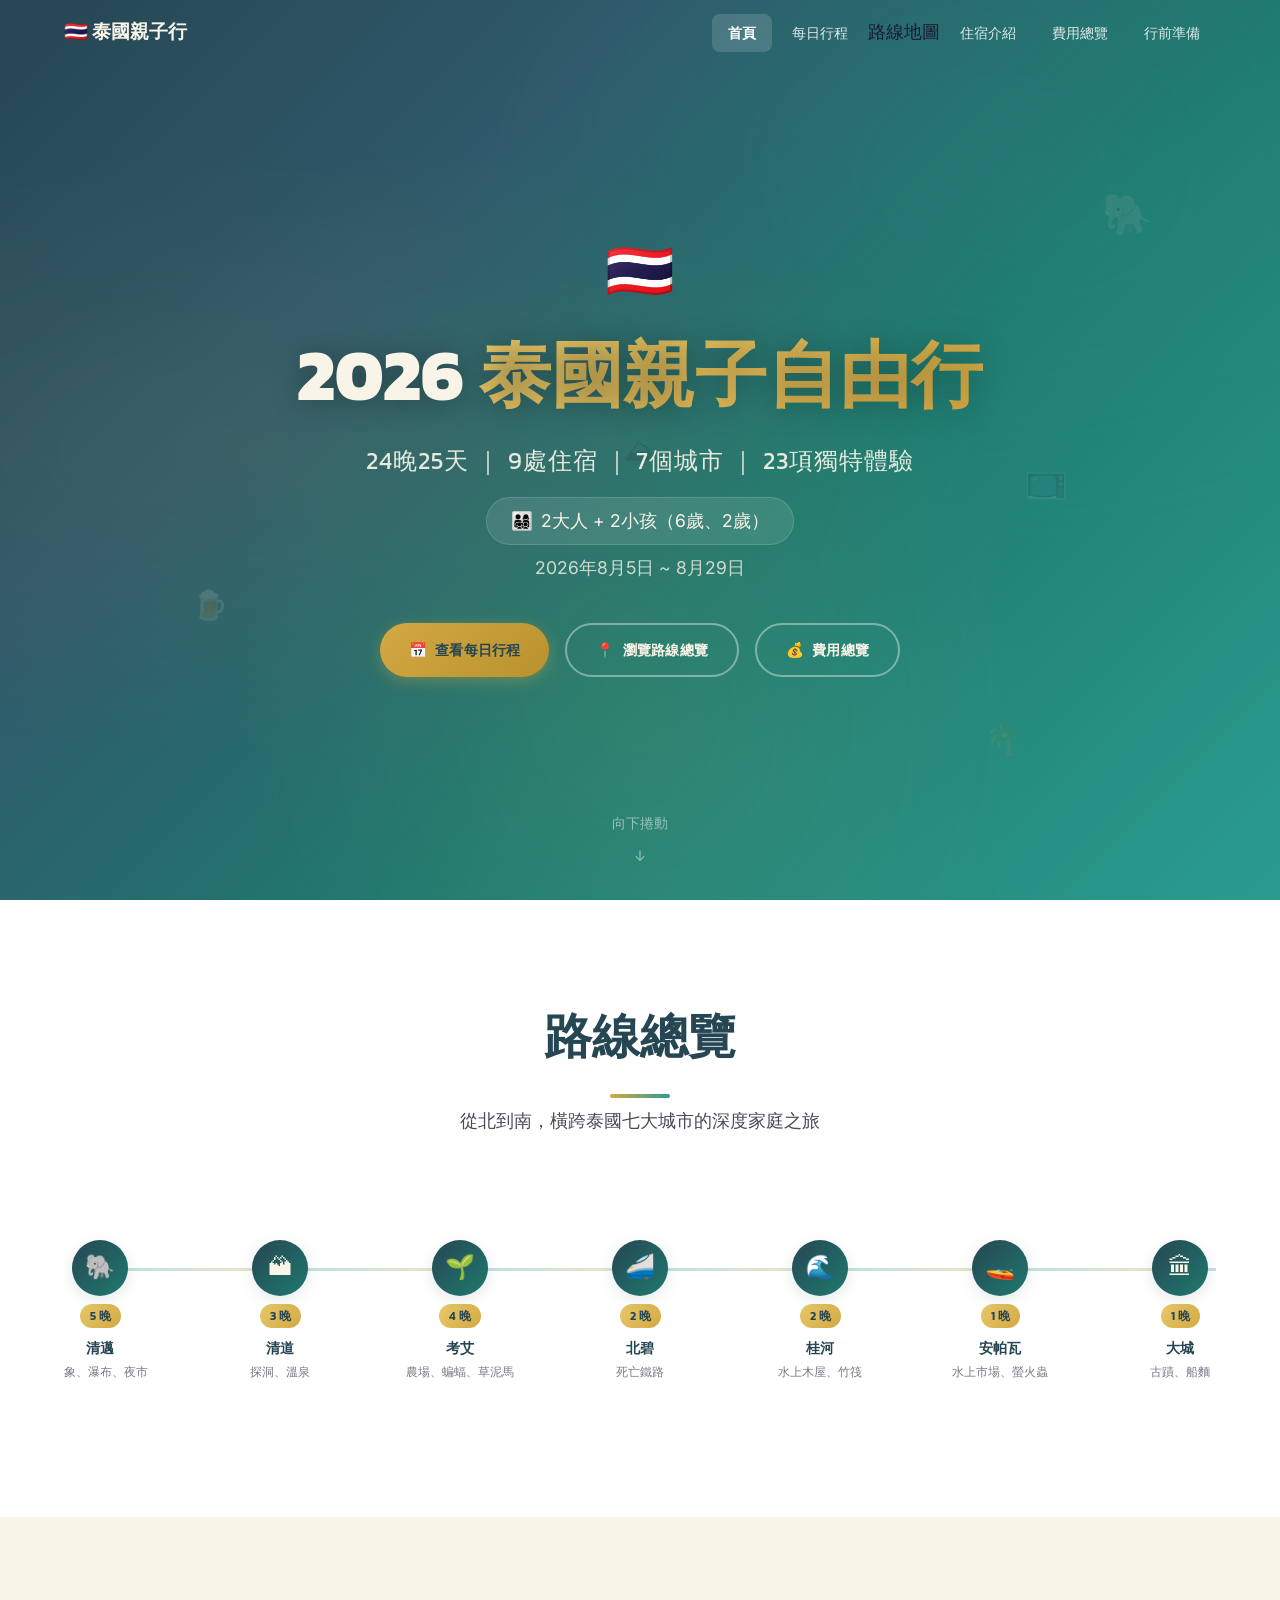
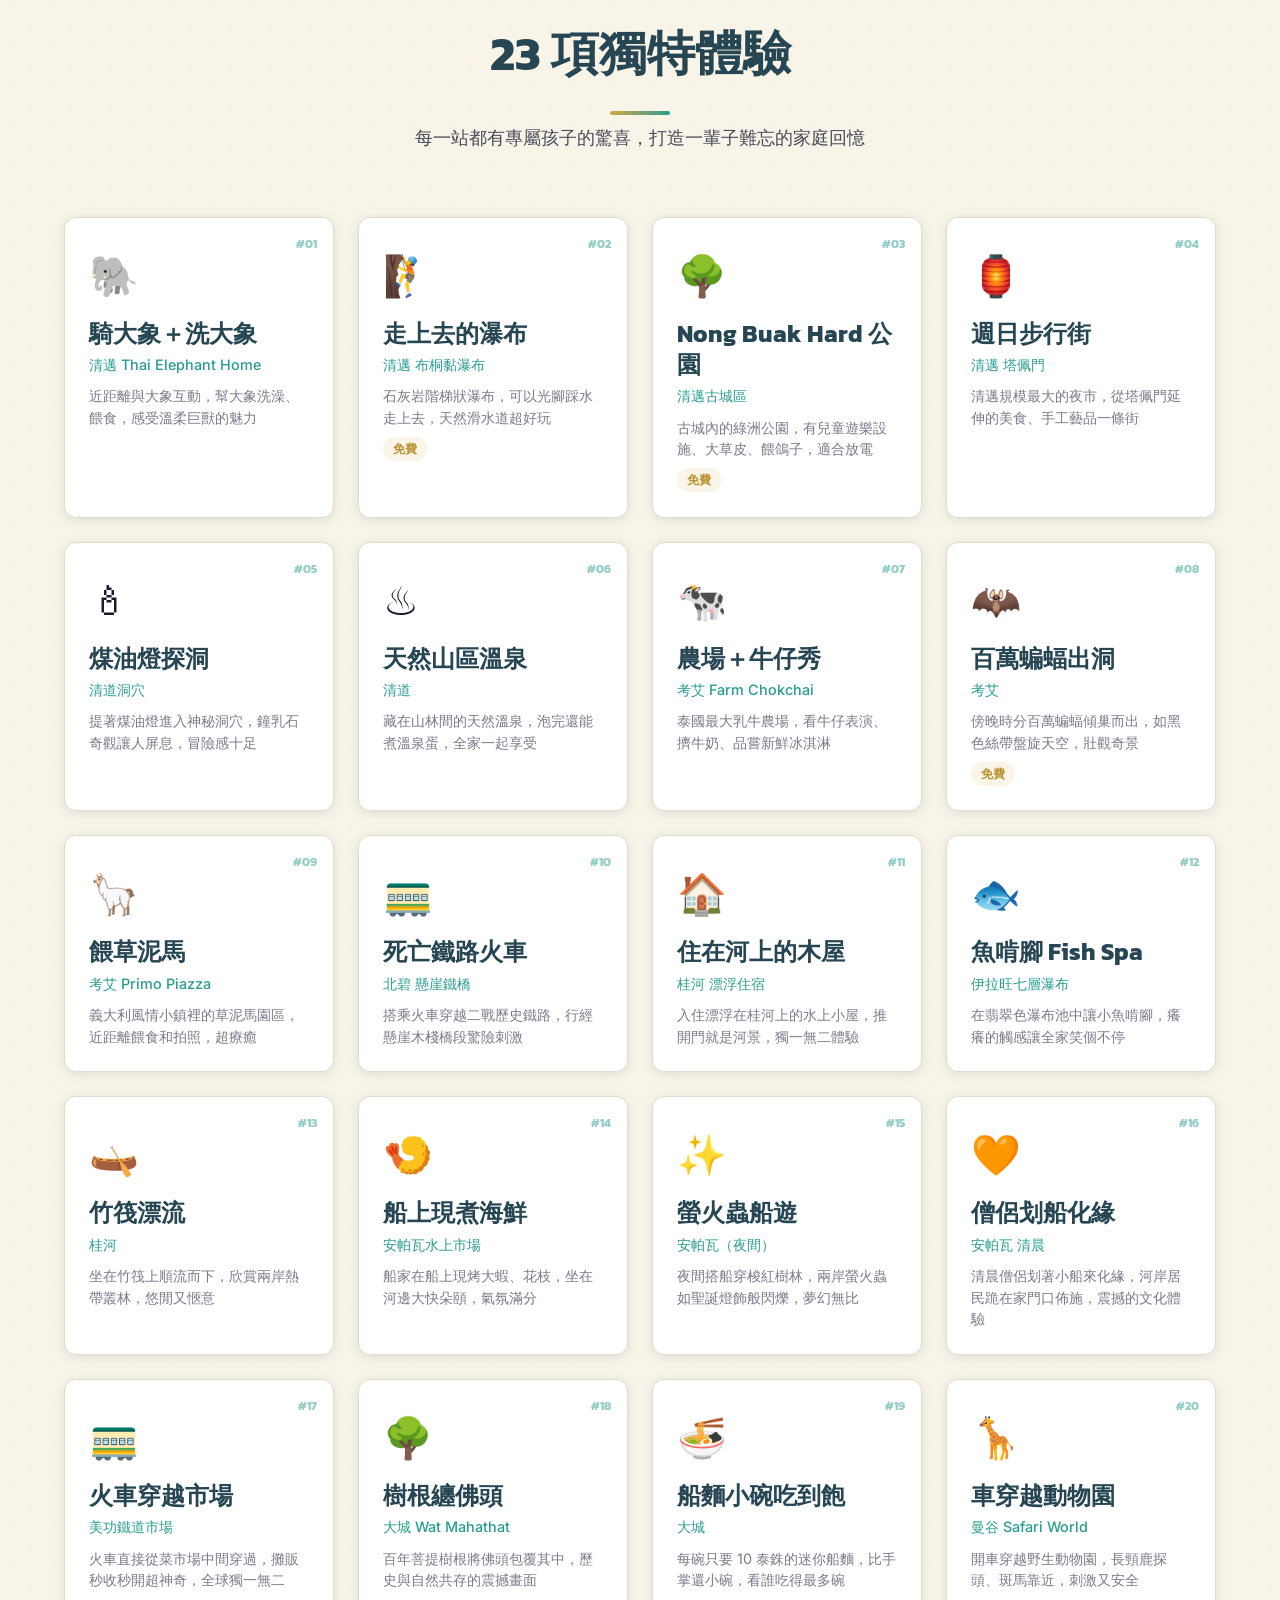
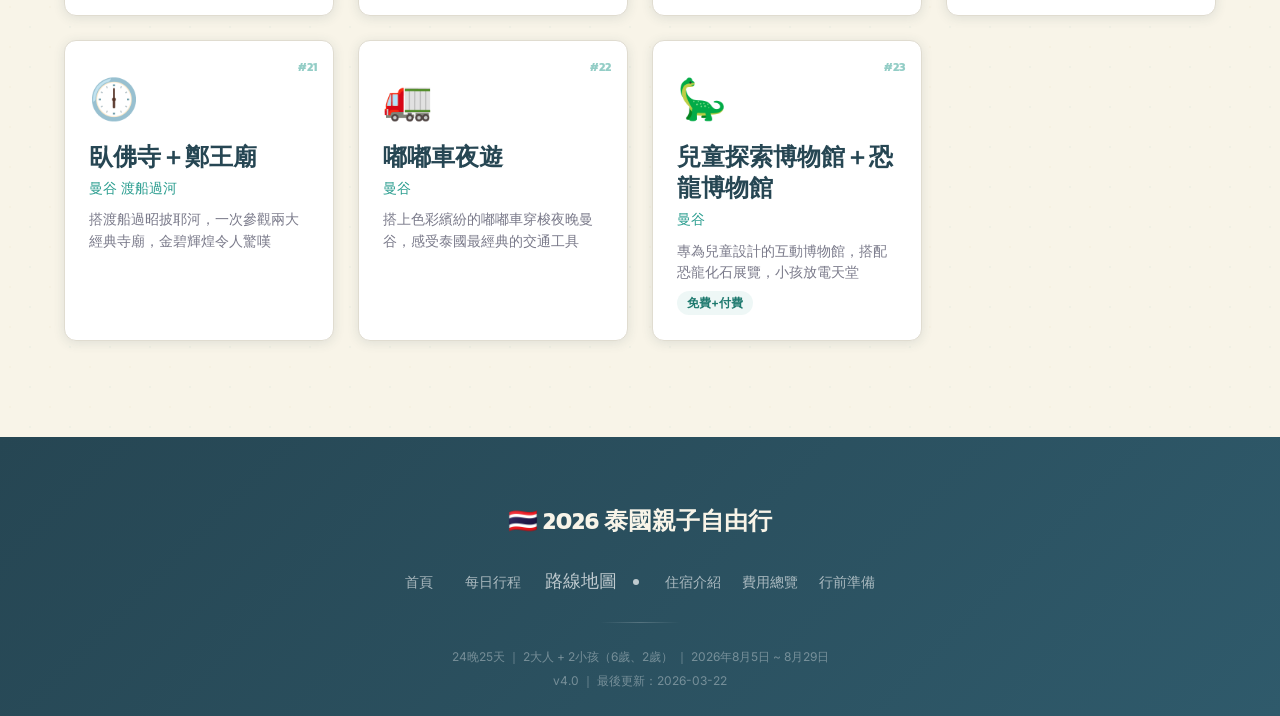
==== commit f88e661e: "feat: add interactive route map page with Leaflet.js - Interactive map showing all 9 stops across Th" ====
--- a/index.html
+++ b/index.html
@@ -33,7 +33,7 @@
       <ul class="navbar__links" id="navLinks" role="list">
         <li><a href="index.html" class="navbar__link navbar__link--active" aria-current="page">首頁</a></li>
         <li><a href="itinerary.html" class="navbar__link">每日行程</a></li>
-        <li><a href="hotels.html" class="navbar__link">住宿介紹</a></li>
+        <li><a href="map.html">路線地圖</a></li><li><a href="hotels.html" class="navbar__link">住宿介紹</a></li>
         <li><a href="costs.html" class="navbar__link">費用總覽</a></li>
         <li><a href="checklist.html" class="navbar__link">行前準備</a></li>
       </ul>
@@ -416,7 +416,7 @@
         <nav class="footer__links" aria-label="footer navigation">
           <a href="index.html" class="footer__link">首頁</a>
           <a href="itinerary.html" class="footer__link">每日行程</a>
-          <a href="hotels.html" class="footer__link">住宿介紹</a>
+          <a href="map.html">路線地圖</a></li><li><a href="hotels.html" class="footer__link">住宿介紹</a>
           <a href="costs.html" class="footer__link">費用總覽</a>
           <a href="checklist.html" class="footer__link">行前準備</a>
         </nav>
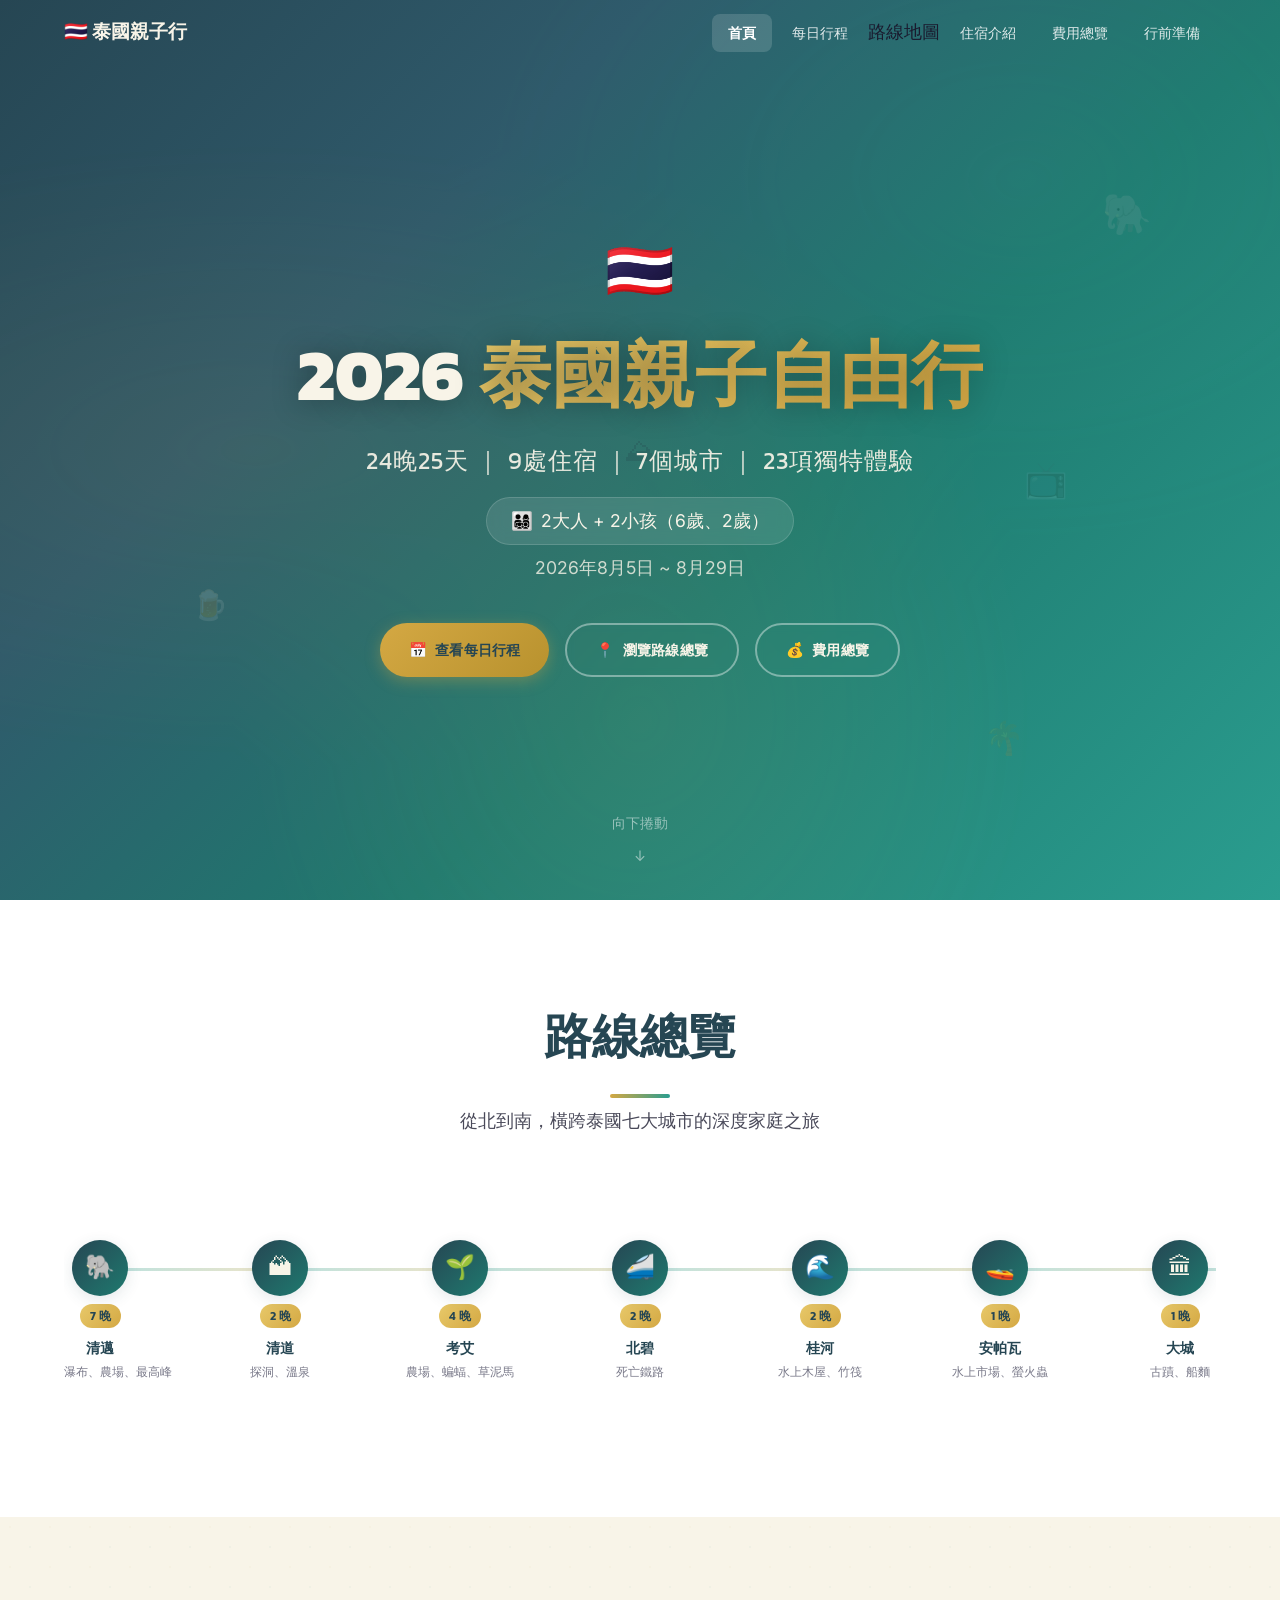
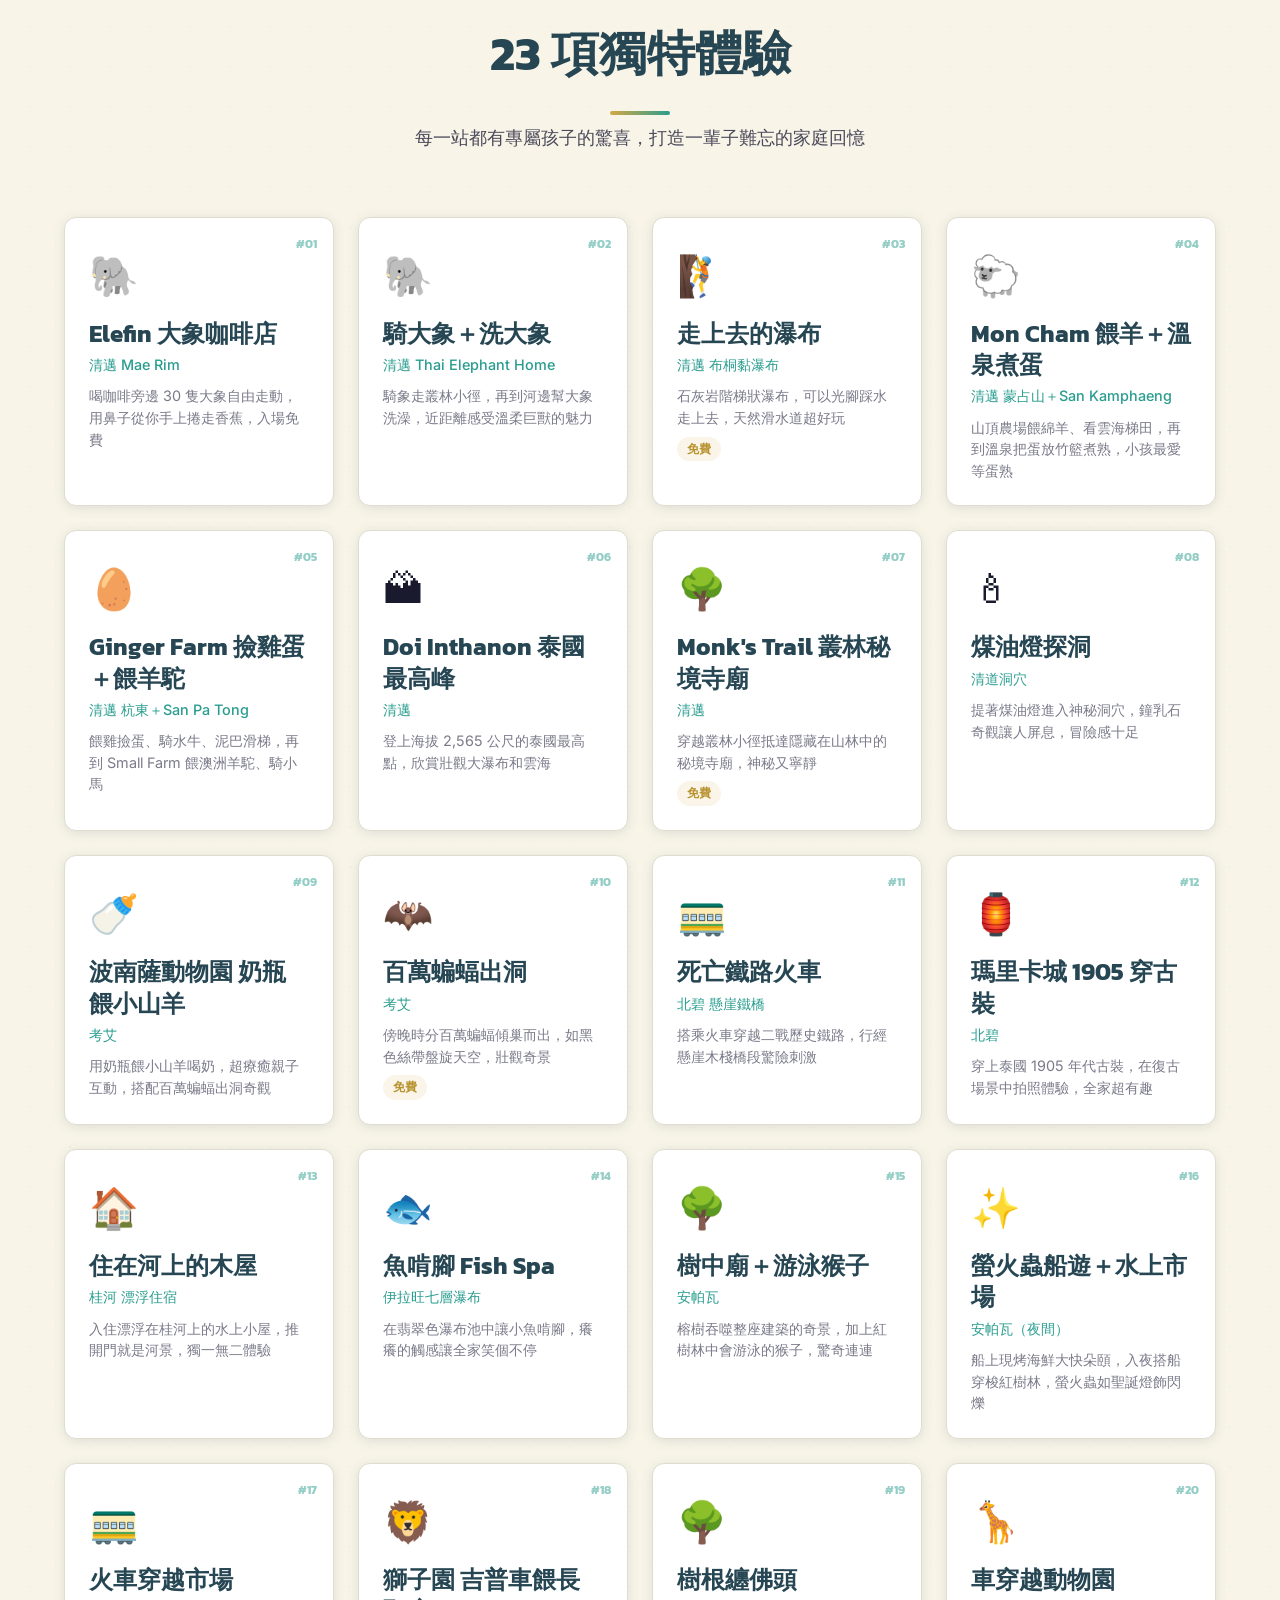
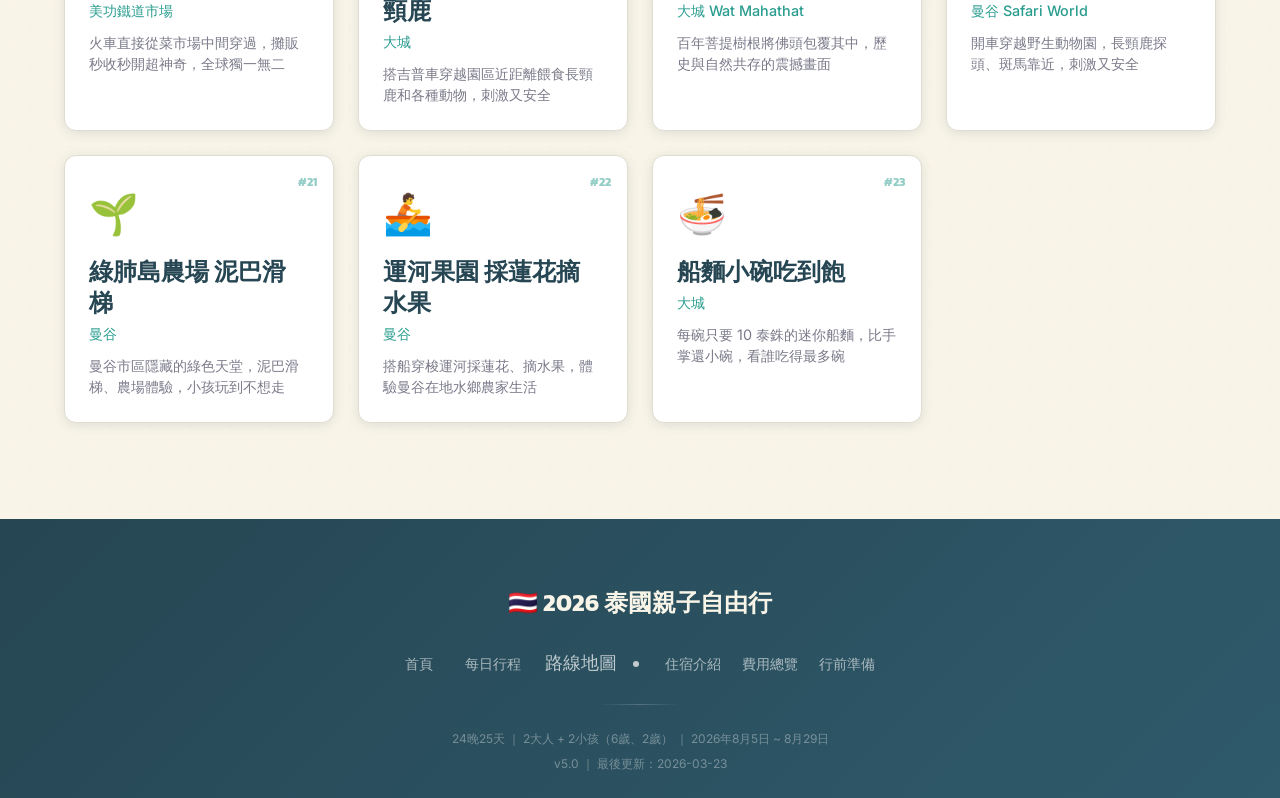
==== commit 0a182a01: "feat: rebuild all HTML pages to v5.0 Complete rebuild of all 6 pages with latest trip data: - itiner" ====
--- a/index.html
+++ b/index.html
@@ -110,16 +110,16 @@
         <div class="route-stop reveal" role="listitem">
           <div class="route-stop__connector" aria-hidden="true"></div>
           <div class="route-stop__icon" aria-hidden="true">&#128024;</div>
-          <span class="route-stop__nights">5 晚</span>
+          <span class="route-stop__nights">7 晚</span>
           <span class="route-stop__name">清邁</span>
-          <span class="route-stop__highlight">大象、瀑布、夜市</span>
+          <span class="route-stop__highlight">大象、瀑布、農場、最高峰</span>
         </div>
 
         <!-- Stop 3 -->
         <div class="route-stop reveal" role="listitem">
           <div class="route-stop__connector" aria-hidden="true"></div>
           <div class="route-stop__icon" aria-hidden="true">&#127956;</div>
-          <span class="route-stop__nights">3 晚</span>
+          <span class="route-stop__nights">2 晚</span>
           <span class="route-stop__name">清道</span>
           <span class="route-stop__highlight">探洞、溫泉</span>
         </div>
@@ -172,9 +172,9 @@
         <!-- Stop 9 -->
         <div class="route-stop reveal" role="listitem">
           <div class="route-stop__icon" aria-hidden="true">&#127751;</div>
-          <span class="route-stop__nights">5 晚</span>
+          <span class="route-stop__nights">4 晚</span>
           <span class="route-stop__name">曼谷</span>
-          <span class="route-stop__highlight">寺廟、動物園、嘟嘟車</span>
+          <span class="route-stop__highlight">動物園、農場、運河果園</span>
         </div>
       </div>
 
@@ -194,14 +194,23 @@
         <article class="exp-card reveal" aria-label="experience 1">
           <span class="exp-card__number">#01</span>
           <span class="exp-card__emoji" aria-hidden="true">&#128024;</span>
-          <h3 class="exp-card__title">騎大象＋洗大象</h3>
-          <p class="exp-card__location">清邁 Thai Elephant Home</p>
-          <p class="exp-card__desc">近距離與大象互動，幫大象洗澡、餵食，感受溫柔巨獸的魅力</p>
+          <h3 class="exp-card__title">Elefin 大象咖啡店</h3>
+          <p class="exp-card__location">清邁 Mae Rim</p>
+          <p class="exp-card__desc">喝咖啡旁邊 30 隻大象自由走動，用鼻子從你手上捲走香蕉，入場免費</p>
         </article>
 
         <!-- Experience 2 -->
         <article class="exp-card reveal" aria-label="experience 2">
           <span class="exp-card__number">#02</span>
+          <span class="exp-card__emoji" aria-hidden="true">&#128024;</span>
+          <h3 class="exp-card__title">騎大象＋洗大象</h3>
+          <p class="exp-card__location">清邁 Thai Elephant Home</p>
+          <p class="exp-card__desc">騎象走叢林小徑，再到河邊幫大象洗澡，近距離感受溫柔巨獸的魅力</p>
+        </article>
+
+        <!-- Experience 3 -->
+        <article class="exp-card reveal" aria-label="experience 3">
+          <span class="exp-card__number">#03</span>
           <span class="exp-card__emoji" aria-hidden="true">&#129495;</span>
           <h3 class="exp-card__title">走上去的瀑布</h3>
           <p class="exp-card__location">清邁 布桐黏瀑布</p>
@@ -209,55 +218,64 @@
           <span class="exp-card__tag exp-card__tag--free">免費</span>
         </article>
 
-        <!-- Experience 3 -->
-        <article class="exp-card reveal" aria-label="experience 3">
-          <span class="exp-card__number">#03</span>
-          <span class="exp-card__emoji" aria-hidden="true">&#127795;</span>
-          <h3 class="exp-card__title">Nong Buak Hard 公園</h3>
-          <p class="exp-card__location">清邁古城區</p>
-          <p class="exp-card__desc">古城內的綠洲公園，有兒童遊樂設施、大草皮、餵鴿子，適合放電</p>
-          <span class="exp-card__tag exp-card__tag--free">免費</span>
-        </article>
-
         <!-- Experience 4 -->
         <article class="exp-card reveal" aria-label="experience 4">
           <span class="exp-card__number">#04</span>
-          <span class="exp-card__emoji" aria-hidden="true">&#127982;</span>
-          <h3 class="exp-card__title">週日步行街</h3>
-          <p class="exp-card__location">清邁 塔佩門</p>
-          <p class="exp-card__desc">清邁規模最大的夜市，從塔佩門延伸的美食、手工藝品一條街</p>
+          <span class="exp-card__emoji" aria-hidden="true">&#128017;</span>
+          <h3 class="exp-card__title">Mon Cham 餵羊＋溫泉煮蛋</h3>
+          <p class="exp-card__location">清邁 蒙占山＋San Kamphaeng</p>
+          <p class="exp-card__desc">山頂農場餵綿羊、看雲海梯田，再到溫泉把蛋放竹籃煮熟，小孩最愛等蛋熟</p>
         </article>
 
         <!-- Experience 5 -->
         <article class="exp-card reveal" aria-label="experience 5">
           <span class="exp-card__number">#05</span>
+          <span class="exp-card__emoji" aria-hidden="true">&#129370;</span>
+          <h3 class="exp-card__title">Ginger Farm 撿雞蛋＋餵羊駝</h3>
+          <p class="exp-card__location">清邁 杭東＋San Pa Tong</p>
+          <p class="exp-card__desc">餵雞撿蛋、騎水牛、泥巴滑梯，再到 Small Farm 餵澳洲羊駝、騎小馬</p>
+        </article>
+
+        <!-- Experience 6 -->
+        <article class="exp-card reveal" aria-label="experience 6">
+          <span class="exp-card__number">#06</span>
+          <span class="exp-card__emoji" aria-hidden="true">&#127956;</span>
+          <h3 class="exp-card__title">Doi Inthanon 泰國最高峰</h3>
+          <p class="exp-card__location">清邁</p>
+          <p class="exp-card__desc">登上海拔 2,565 公尺的泰國最高點，欣賞壯觀大瀑布和雲海</p>
+        </article>
+
+        <!-- Experience 7 -->
+        <article class="exp-card reveal" aria-label="experience 7">
+          <span class="exp-card__number">#07</span>
+          <span class="exp-card__emoji" aria-hidden="true">&#127795;</span>
+          <h3 class="exp-card__title">Monk's Trail 叢林秘境寺廟</h3>
+          <p class="exp-card__location">清邁</p>
+          <p class="exp-card__desc">穿越叢林小徑抵達隱藏在山林中的秘境寺廟，神秘又寧靜</p>
+          <span class="exp-card__tag exp-card__tag--free">免費</span>
+        </article>
+
+        <!-- Experience 8 -->
+        <article class="exp-card reveal" aria-label="experience 8">
+          <span class="exp-card__number">#08</span>
           <span class="exp-card__emoji" aria-hidden="true">&#128367;</span>
           <h3 class="exp-card__title">煤油燈探洞</h3>
           <p class="exp-card__location">清道洞穴</p>
           <p class="exp-card__desc">提著煤油燈進入神秘洞穴，鐘乳石奇觀讓人屏息，冒險感十足</p>
         </article>
 
-        <!-- Experience 6 -->
-        <article class="exp-card reveal" aria-label="experience 6">
-          <span class="exp-card__number">#06</span>
-          <span class="exp-card__emoji" aria-hidden="true">&#9832;</span>
-          <h3 class="exp-card__title">天然山區溫泉</h3>
-          <p class="exp-card__location">清道</p>
-          <p class="exp-card__desc">藏在山林間的天然溫泉，泡完還能煮溫泉蛋，全家一起享受</p>
-        </article>
-
-        <!-- Experience 7 -->
-        <article class="exp-card reveal" aria-label="experience 7">
-          <span class="exp-card__number">#07</span>
-          <span class="exp-card__emoji" aria-hidden="true">&#128004;</span>
-          <h3 class="exp-card__title">農場＋牛仔秀</h3>
-          <p class="exp-card__location">考艾 Farm Chokchai</p>
-          <p class="exp-card__desc">泰國最大乳牛農場，看牛仔表演、擠牛奶、品嘗新鮮冰淇淋</p>
-        </article>
-
-        <!-- Experience 8 -->
-        <article class="exp-card reveal" aria-label="experience 8">
-          <span class="exp-card__number">#08</span>
+        <!-- Experience 9 -->
+        <article class="exp-card reveal" aria-label="experience 9">
+          <span class="exp-card__number">#09</span>
+          <span class="exp-card__emoji" aria-hidden="true">&#127868;</span>
+          <h3 class="exp-card__title">波南薩動物園 奶瓶餵小山羊</h3>
+          <p class="exp-card__location">考艾</p>
+          <p class="exp-card__desc">用奶瓶餵小山羊喝奶，超療癒親子互動，搭配百萬蝙蝠出洞奇觀</p>
+        </article>
+
+        <!-- Experience 10 -->
+        <article class="exp-card reveal" aria-label="experience 10">
+          <span class="exp-card__number">#10</span>
           <span class="exp-card__emoji" aria-hidden="true">&#129415;</span>
           <h3 class="exp-card__title">百萬蝙蝠出洞</h3>
           <p class="exp-card__location">考艾</p>
@@ -265,76 +283,58 @@
           <span class="exp-card__tag exp-card__tag--free">免費</span>
         </article>
 
-        <!-- Experience 9 -->
-        <article class="exp-card reveal" aria-label="experience 9">
-          <span class="exp-card__number">#09</span>
-          <span class="exp-card__emoji" aria-hidden="true">&#129433;</span>
-          <h3 class="exp-card__title">餵草泥馬</h3>
-          <p class="exp-card__location">考艾 Primo Piazza</p>
-          <p class="exp-card__desc">義大利風情小鎮裡的草泥馬園區，近距離餵食和拍照，超療癒</p>
-        </article>
-
-        <!-- Experience 10 -->
-        <article class="exp-card reveal" aria-label="experience 10">
-          <span class="exp-card__number">#10</span>
+        <!-- Experience 11 -->
+        <article class="exp-card reveal" aria-label="experience 11">
+          <span class="exp-card__number">#11</span>
           <span class="exp-card__emoji" aria-hidden="true">&#128643;</span>
           <h3 class="exp-card__title">死亡鐵路火車</h3>
           <p class="exp-card__location">北碧 懸崖鐵橋</p>
           <p class="exp-card__desc">搭乘火車穿越二戰歷史鐵路，行經懸崖木棧橋段驚險刺激</p>
         </article>
 
-        <!-- Experience 11 -->
-        <article class="exp-card reveal" aria-label="experience 11">
-          <span class="exp-card__number">#11</span>
+        <!-- Experience 12 -->
+        <article class="exp-card reveal" aria-label="experience 12">
+          <span class="exp-card__number">#12</span>
+          <span class="exp-card__emoji" aria-hidden="true">&#127982;</span>
+          <h3 class="exp-card__title">瑪里卡城 1905 穿古裝</h3>
+          <p class="exp-card__location">北碧</p>
+          <p class="exp-card__desc">穿上泰國 1905 年代古裝，在復古場景中拍照體驗，全家超有趣</p>
+        </article>
+
+        <!-- Experience 13 -->
+        <article class="exp-card reveal" aria-label="experience 13">
+          <span class="exp-card__number">#13</span>
           <span class="exp-card__emoji" aria-hidden="true">&#127968;</span>
           <h3 class="exp-card__title">住在河上的木屋</h3>
           <p class="exp-card__location">桂河 漂浮住宿</p>
           <p class="exp-card__desc">入住漂浮在桂河上的水上小屋，推開門就是河景，獨一無二體驗</p>
         </article>
 
-        <!-- Experience 12 -->
-        <article class="exp-card reveal" aria-label="experience 12">
-          <span class="exp-card__number">#12</span>
+        <!-- Experience 14 -->
+        <article class="exp-card reveal" aria-label="experience 14">
+          <span class="exp-card__number">#14</span>
           <span class="exp-card__emoji" aria-hidden="true">&#128031;</span>
           <h3 class="exp-card__title">魚啃腳 Fish Spa</h3>
           <p class="exp-card__location">伊拉旺七層瀑布</p>
           <p class="exp-card__desc">在翡翠色瀑布池中讓小魚啃腳，癢癢的觸感讓全家笑個不停</p>
         </article>
 
-        <!-- Experience 13 -->
-        <article class="exp-card reveal" aria-label="experience 13">
-          <span class="exp-card__number">#13</span>
-          <span class="exp-card__emoji" aria-hidden="true">&#128758;</span>
-          <h3 class="exp-card__title">竹筏漂流</h3>
-          <p class="exp-card__location">桂河</p>
-          <p class="exp-card__desc">坐在竹筏上順流而下，欣賞兩岸熱帶叢林，悠閒又愜意</p>
-        </article>
-
-        <!-- Experience 14 -->
-        <article class="exp-card reveal" aria-label="experience 14">
-          <span class="exp-card__number">#14</span>
-          <span class="exp-card__emoji" aria-hidden="true">&#127844;</span>
-          <h3 class="exp-card__title">船上現煮海鮮</h3>
-          <p class="exp-card__location">安帕瓦水上市場</p>
-          <p class="exp-card__desc">船家在船上現烤大蝦、花枝，坐在河邊大快朵頤，氣氛滿分</p>
-        </article>
-
         <!-- Experience 15 -->
         <article class="exp-card reveal" aria-label="experience 15">
           <span class="exp-card__number">#15</span>
-          <span class="exp-card__emoji" aria-hidden="true">&#10024;</span>
-          <h3 class="exp-card__title">螢火蟲船遊</h3>
-          <p class="exp-card__location">安帕瓦（夜間）</p>
-          <p class="exp-card__desc">夜間搭船穿梭紅樹林，兩岸螢火蟲如聖誕燈飾般閃爍，夢幻無比</p>
+          <span class="exp-card__emoji" aria-hidden="true">&#127795;</span>
+          <h3 class="exp-card__title">樹中廟＋游泳猴子</h3>
+          <p class="exp-card__location">安帕瓦</p>
+          <p class="exp-card__desc">榕樹吞噬整座建築的奇景，加上紅樹林中會游泳的猴子，驚奇連連</p>
         </article>
 
         <!-- Experience 16 -->
         <article class="exp-card reveal" aria-label="experience 16">
           <span class="exp-card__number">#16</span>
-          <span class="exp-card__emoji" aria-hidden="true">&#129505;</span>
-          <h3 class="exp-card__title">僧侶划船化緣</h3>
-          <p class="exp-card__location">安帕瓦 清晨</p>
-          <p class="exp-card__desc">清晨僧侶划著小船來化緣，河岸居民跪在家門口佈施，震撼的文化體驗</p>
+          <span class="exp-card__emoji" aria-hidden="true">&#10024;</span>
+          <h3 class="exp-card__title">螢火蟲船遊＋水上市場</h3>
+          <p class="exp-card__location">安帕瓦（夜間）</p>
+          <p class="exp-card__desc">船上現烤海鮮大快朵頤，入夜搭船穿梭紅樹林，螢火蟲如聖誕燈飾閃爍</p>
         </article>
 
         <!-- Experience 17 -->
@@ -349,19 +349,19 @@
         <!-- Experience 18 -->
         <article class="exp-card reveal" aria-label="experience 18">
           <span class="exp-card__number">#18</span>
+          <span class="exp-card__emoji" aria-hidden="true">&#129409;</span>
+          <h3 class="exp-card__title">獅子園 吉普車餵長頸鹿</h3>
+          <p class="exp-card__location">大城</p>
+          <p class="exp-card__desc">搭吉普車穿越園區近距離餵食長頸鹿和各種動物，刺激又安全</p>
+        </article>
+
+        <!-- Experience 19 -->
+        <article class="exp-card reveal" aria-label="experience 19">
+          <span class="exp-card__number">#19</span>
           <span class="exp-card__emoji" aria-hidden="true">&#127795;</span>
           <h3 class="exp-card__title">樹根纏佛頭</h3>
           <p class="exp-card__location">大城 Wat Mahathat</p>
           <p class="exp-card__desc">百年菩提樹根將佛頭包覆其中，歷史與自然共存的震撼畫面</p>
-        </article>
-
-        <!-- Experience 19 -->
-        <article class="exp-card reveal" aria-label="experience 19">
-          <span class="exp-card__number">#19</span>
-          <span class="exp-card__emoji" aria-hidden="true">&#127836;</span>
-          <h3 class="exp-card__title">船麵小碗吃到飽</h3>
-          <p class="exp-card__location">大城</p>
-          <p class="exp-card__desc">每碗只要 10 泰銖的迷你船麵，比手掌還小碗，看誰吃得最多碗</p>
         </article>
 
         <!-- Experience 20 -->
@@ -376,29 +376,28 @@
         <!-- Experience 21 -->
         <article class="exp-card reveal" aria-label="experience 21">
           <span class="exp-card__number">#21</span>
-          <span class="exp-card__emoji" aria-hidden="true">&#128341;</span>
-          <h3 class="exp-card__title">臥佛寺＋鄭王廟</h3>
-          <p class="exp-card__location">曼谷 渡船過河</p>
-          <p class="exp-card__desc">搭渡船過昭披耶河，一次參觀兩大經典寺廟，金碧輝煌令人驚嘆</p>
+          <span class="exp-card__emoji" aria-hidden="true">&#127793;</span>
+          <h3 class="exp-card__title">綠肺島農場 泥巴滑梯</h3>
+          <p class="exp-card__location">曼谷</p>
+          <p class="exp-card__desc">曼谷市區隱藏的綠色天堂，泥巴滑梯、農場體驗，小孩玩到不想走</p>
         </article>
 
         <!-- Experience 22 -->
         <article class="exp-card reveal" aria-label="experience 22">
           <span class="exp-card__number">#22</span>
-          <span class="exp-card__emoji" aria-hidden="true">&#128667;</span>
-          <h3 class="exp-card__title">嘟嘟車夜遊</h3>
+          <span class="exp-card__emoji" aria-hidden="true">&#128675;</span>
+          <h3 class="exp-card__title">運河果園 採蓮花摘水果</h3>
           <p class="exp-card__location">曼谷</p>
-          <p class="exp-card__desc">搭上色彩繽紛的嘟嘟車穿梭夜晚曼谷，感受泰國最經典的交通工具</p>
+          <p class="exp-card__desc">搭船穿梭運河採蓮花、摘水果，體驗曼谷在地水鄉農家生活</p>
         </article>
 
         <!-- Experience 23 -->
         <article class="exp-card reveal" aria-label="experience 23">
           <span class="exp-card__number">#23</span>
-          <span class="exp-card__emoji" aria-hidden="true">&#129429;</span>
-          <h3 class="exp-card__title">兒童探索博物館＋恐龍博物館</h3>
-          <p class="exp-card__location">曼谷</p>
-          <p class="exp-card__desc">專為兒童設計的互動博物館，搭配恐龍化石展覽，小孩放電天堂</p>
-          <span class="exp-card__tag">免費+付費</span>
+          <span class="exp-card__emoji" aria-hidden="true">&#127836;</span>
+          <h3 class="exp-card__title">船麵小碗吃到飽</h3>
+          <p class="exp-card__location">大城</p>
+          <p class="exp-card__desc">每碗只要 10 泰銖的迷你船麵，比手掌還小碗，看誰吃得最多碗</p>
         </article>
 
       </div>
@@ -425,7 +424,7 @@
 
         <div class="footer__meta">
           <span>24晚25天 &#65372; 2大人 + 2小孩（6歲、2歲） &#65372; 2026年8月5日 ~ 8月29日</span>
-          <span>v4.0 &#65372; 最後更新：2026-03-22</span>
+          <span>v5.0 &#65372; 最後更新：2026-03-23</span>
         </div>
       </div>
     </div>
